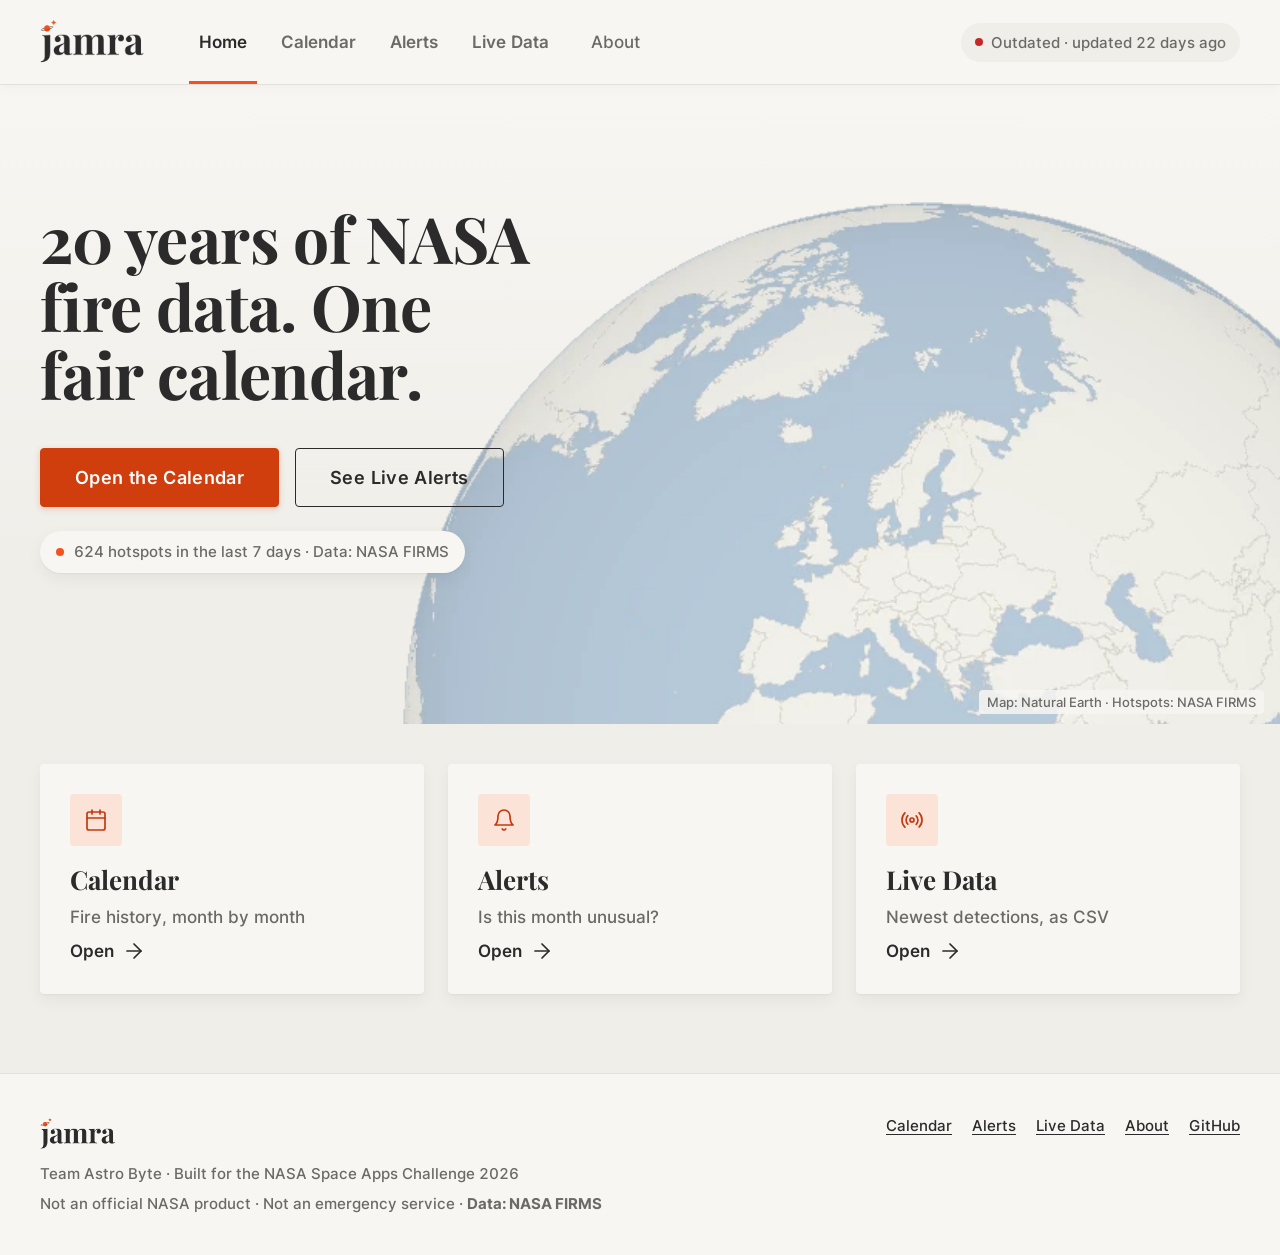
==== web/public/index.html @ f1081fa2 "Design v4 + v4.2 (website): warm unified palette, Playfair Display 700 headings and the new jamra wo" ====
<!doctype html>
<html lang="en">
<head>
<meta charset="utf-8">
<meta name="viewport" content="width=device-width, initial-scale=1">
<title>jamra · 20 years of NASA fire data, one fair calendar</title>
<meta name="description" content="jamra harmonizes 20+ years of NASA MODIS and VIIRS active-fire hotspots into one fair burning activity calendar, with live early warning from NASA FIRMS.">
<meta name="theme-color" content="#F7F6F2">
<meta property="og:title" content="jamra · 20 years of NASA fire data, one fair calendar">
<meta property="og:description" content="NASA MODIS and VIIRS fire data in one fair calendar, with live early warning. Data: NASA FIRMS.">
<meta property="og:image" content="https://ahmedetk.github.io/jamra/icons/og-image.png">
<meta name="twitter:card" content="summary_large_image">
<link rel="preload" href="fonts/playfair-display-latin-700-normal.woff2" as="font" type="font/woff2" crossorigin>
<link rel="preload" href="fonts/inter-latin-600-normal.woff2" as="font" type="font/woff2" crossorigin>
<link rel="preload" as="image" href="img/earth-light.webp">
<script>
// Old links (one-page #hashes, removed pages) open the right page and keep their parameters.
(function () {
  var map = { calendar: 'calendar/', kpis: 'calendar/', area: 'calendar/', problem: 'calendar/', alerts: 'alerts/', live: 'live/',
    how: 'about/', validation: 'about/', limits: 'about/', credits: 'about/', team: 'about/', works: 'about/' };
  var h = (location.hash || '').slice(1), q = location.search;
  if (map[h]) { location.replace(map[h] + q); return; }
  if (/[?&](month|mode|res|poly|pal|hero)=/.test(q)) location.replace('calendar/' + q);
})();
</script>
<link rel="manifest" href="manifest.webmanifest">
<link rel="icon" href="icons/favicon-32.png" sizes="32x32" type="image/png">
<link rel="icon" href="icons/favicon-16.png" sizes="16x16" type="image/png">
<link rel="apple-touch-icon" href="icons/apple-touch-icon.png">
<link rel="stylesheet" href="css/app.css">
<!-- Generated by scripts/build_pages.py. Code written with the help of an SI coding assistant (Claude Code by Anthropic). -->
</head>
<body data-page="home">
<a class="skip" href="#main">Skip to content</a>
<header class="top">
  <div class="wrap top-in">
    <a class="brand" href="" data-nav aria-label="jamra home"><img src="icons/wordmark-dark.png" width="108" height="44" alt="jamra"></a>
    <nav aria-label="Main" class="nav" id="site-nav">
      <a href="" data-nav aria-current="page">Home</a>
      <a href="calendar/" data-nav>Calendar</a>
      <a href="alerts/" data-nav>Alerts</a>
      <a href="live/" data-nav>Live Data</a>
      <a href="about/" data-nav class="about">About</a>
    </nav>
    <a id="status-badge" class="badge" href="alerts/" data-nav aria-live="polite" title="Live connection to NASA FIRMS">
      <span class="dot"></span><span class="txt">Checking live data…</span>
    </a>
    <button id="menu-btn" class="menu-btn" type="button" aria-expanded="false" aria-controls="site-nav" aria-label="Menu"><svg viewBox="0 0 24 24" aria-hidden="true" fill="none" stroke="currentColor" stroke-width="2" stroke-linecap="round"><path d="M4 7h16M4 12h16M4 17h16"/></svg></button>
  </div>
</header>
<main id="main">

  <section class="hero" id="hero">
    <div class="globe-wrap" id="globe-wrap">
      <img class="globe-still" id="globe-still" src="img/earth-light.webp" width="720" height="720" alt="Globe in the colours of our map, centred on the Mediterranean" fetchpriority="low">
      <canvas id="globe" role="img" aria-label="Globe with recent fire hotspots from NASA FIRMS. Drag to turn it."></canvas>
    </div>
    <div class="wrap hero-in">
      <h1>20 years of NASA fire data. One fair calendar.</h1>
      <div class="cta-row">
        <a class="btn primary big" data-nav href="calendar/">Open the Calendar</a>
        <a class="btn big" data-nav href="alerts/">See Live Alerts</a>
      </div>
      <p class="live-chip" id="live-chip"><span class="dot" aria-hidden="true"></span><span class="txt">Loading live data · Data: NASA FIRMS</span></p>
    </div>
    <p class="img-credit">Map: Natural Earth · Hotspots: NASA FIRMS</p>
  </section>

  <section id="tools">
    <div class="wrap tools">
      <a class="tool" data-nav href="calendar/"><span class="ic"><svg class="icon" viewBox="0 0 24 24" aria-hidden="true"><rect width="18" height="18" x="3" y="4" rx="2"/><path d="M16 2v4M8 2v4M3 10h18"/></svg></span><b>Calendar</b><span>Fire history, month by month</span><span class="go">Open <svg class="icon" viewBox="0 0 24 24" aria-hidden="true"><path d="M5 12h14"/><path d="m12 5 7 7-7 7"/></svg></span></a>
      <a class="tool" data-nav href="alerts/"><span class="ic"><svg class="icon" viewBox="0 0 24 24" aria-hidden="true"><path d="M6 8a6 6 0 0 1 12 0c0 7 3 9 3 9H3s3-2 3-9"/><path d="M10.3 21a1.94 1.94 0 0 0 3.4 0"/></svg></span><b>Alerts</b><span>Is this month unusual?</span><span class="go">Open <svg class="icon" viewBox="0 0 24 24" aria-hidden="true"><path d="M5 12h14"/><path d="m12 5 7 7-7 7"/></svg></span></a>
      <a class="tool" data-nav href="live/"><span class="ic"><svg class="icon" viewBox="0 0 24 24" aria-hidden="true"><path d="M4.9 19.1C1 15.2 1 8.8 4.9 4.9"/><path d="M7.8 16.2c-2.3-2.3-2.3-6.1 0-8.5"/><circle cx="12" cy="12" r="2"/><path d="M16.2 7.8c2.3 2.3 2.3 6.1 0 8.5"/><path d="M19.1 4.9C23 8.8 23 15.1 19.1 19"/></svg></span><b>Live Data</b><span>Newest detections, as CSV</span><span class="go">Open <svg class="icon" viewBox="0 0 24 24" aria-hidden="true"><path d="M5 12h14"/><path d="m12 5 7 7-7 7"/></svg></span></a>
    </div>
  </section>
</main>
<div id="tooltip" class="tooltip" role="tooltip" hidden></div>
<div id="term-pop" class="term-pop" role="dialog" aria-modal="false" hidden></div>
<footer class="foot">
  <div class="wrap foot-in">
    <div>
      <a class="brand" href="" data-nav aria-label="jamra home"><img src="icons/wordmark-dark.png" width="78" height="32" alt="jamra" loading="lazy"></a>
      <p>Team Astro Byte · Built for the NASA Space Apps Challenge 2026</p>
      <p>Not an official NASA product · Not an emergency service · <b>Data: NASA FIRMS</b></p>
    </div>
    <ul>
      <li><a href="calendar/" data-nav>Calendar</a></li><li><a href="alerts/" data-nav>Alerts</a></li><li><a href="live/" data-nav>Live Data</a></li>
      <li><a href="about/" data-nav>About</a></li><li><a href="https://github.com/ahmedetk/jamra">GitHub</a></li>
    </ul>
  </div>
</footer>
<script type="module" src="js/app.js"></script>
</body>
</html>
---- web/public/css/app.css ----
/* jamra styles · Design v4.2 (warm palette, soft surfaces, crisp 4 px corners). Playfair Display for headings, Inter for text and data.
   Contrast checked with scripts/check_contrast.py (WCAG AA). Written with the help of an SI coding assistant (Claude Code). */
@font-face { font-family: "Inter"; src: url("../fonts/inter-latin-400-normal.woff2") format("woff2"); font-weight: 400; font-display: swap; }
@font-face { font-family: "Inter"; src: url("../fonts/inter-latin-500-normal.woff2") format("woff2"); font-weight: 500; font-display: swap; }
@font-face { font-family: "Inter"; src: url("../fonts/inter-latin-600-normal.woff2") format("woff2"); font-weight: 600; font-display: swap; }
@font-face { font-family: "Inter"; src: url("../fonts/inter-latin-700-normal.woff2") format("woff2"); font-weight: 700; font-display: swap; }
@font-face { font-family: "Inter Fallback"; src: local("Arial"); size-adjust: 107.1%; ascent-override: 90.4%; descent-override: 22.5%; line-gap-override: 0%; }
@font-face { font-family: "Playfair Display"; src: url("../fonts/playfair-display-latin-700-normal.woff2") format("woff2"); font-weight: 700; font-display: optional; }

:root {
  --bg: #EFEEE9;        /* page: warm light grey, like the map land */
  --surface: #F7F6F2;   /* cards, nav: a slightly lighter surface */
  --line: #E4E1DA;      /* very light lines, only where needed */
  --ctrl: #8E8B84;      /* borders of form fields (3:1) */
  --ink: #2B2B2B;       /* main text: charcoal */
  --ink2: #6B6A66;      /* secondary text (4.7:1 on the page) */
  --blue: #B7CADB;      /* soft blue (map water) */
  --blue-d: #4E77A6;    /* lower than usual */
  --ember: #F4511E;     /* vivid ember orange: primary buttons, hotspots, selected area, higher */
  --ember-h: #D9430F;   /* hover, focus ring */
  --ember-t: #FCE3D8;   /* light orange tint */
  --serif: "Playfair Display", "Bodoni MT", Georgia, "Times New Roman", serif;
  --font: "Inter", "Inter Fallback", "Segoe UI", system-ui, -apple-system, Roboto, Arial, sans-serif;
  --r: 4px;             /* crisp: buttons, area tiles, cards, inputs, tabs */
  --r-sm: 4px;
  --r-lg: 4px;
  --btn: #D03E0D;       /* primary button: deep ember, white 18 px text passes AA (4.8:1) */
  --btn-h: #B5360B;
  --shadow: 0 1px 2px rgba(0,0,0,.04), 0 6px 16px rgba(0,0,0,.05);
  --shadow-up: 0 2px 4px rgba(0,0,0,.05), 0 10px 22px rgba(0,0,0,.07);
  --s2: 16px; --s3: 24px; --s4: 40px; --s5: 64px;
  --nav: 84px;
}
* { box-sizing: border-box; }
html { scroll-behavior: smooth; scroll-padding-top: calc(var(--nav) + 16px); }
body { margin: 0; background: var(--bg); color: var(--ink); font: 500 18px/1.55 var(--font); -webkit-text-size-adjust: 100%; text-rendering: optimizeLegibility; font-variant-numeric: tabular-nums; }
a { color: var(--ink); text-underline-offset: 3px; text-decoration-thickness: 1px; }
h1, h2 { font-family: var(--serif); font-weight: 700; line-height: 1.1; margin: 0 0 .5em; color: var(--ink); letter-spacing: -.01em; }
h1 { font-size: clamp(2.3rem, 4.8vw, 3.5rem); }
h2, .h2 { font-size: clamp(1.6rem, 2.6vw, 2.1rem); }
h3, .h3, h4, .h4 { font-family: var(--font); font-weight: 600; line-height: 1.25; margin: 0 0 .5em; }
h3, .h3 { font-size: 1.25rem; }
h4, .h4 { font-size: 1.08rem; }
p { margin: 0 0 1em; max-width: 65ch; }
.wrap { width: min(1200px, 100% - 32px); margin-inline: auto; }
section { padding: var(--s4) 0; scroll-margin-top: calc(var(--nav) + 16px); }
.band { background: transparent; }
.fine, .note, .caption, .msg { color: var(--ink2); font-size: 15px; }
.skip { position: absolute; left: -999px; top: 8px; background: var(--ink); color: var(--surface); padding: 10px 14px; z-index: 50; border-radius: var(--r); }
.skip:focus { left: 8px; }
.sr { position: absolute; width: 1px; height: 1px; overflow: hidden; clip: rect(0 0 0 0); }
:focus-visible { outline: 2px solid var(--ember-h); outline-offset: 2px; border-radius: 4px; }
.icon { width: 24px; height: 24px; stroke: currentColor; fill: none; stroke-width: 1.7; stroke-linecap: round; stroke-linejoin: round; flex: none; }

/* ---------- navigation: same warm surface, taller ---------- */
.top { position: sticky; top: 0; z-index: 40; background: var(--surface); box-shadow: 0 1px 0 var(--line), 0 4px 14px rgba(0,0,0,.03); }
.top-in { display: flex; align-items: center; gap: var(--s4); min-height: var(--nav); position: relative; }
.brand { display: inline-flex; align-items: center; text-decoration: none; padding: 4px 0; }
.brand img { display: block; height: 44px; width: auto; }
.nav { display: flex; align-items: center; gap: 14px; }
.nav a { color: var(--ink2); text-decoration: none; padding: 29px 10px 26px; font-weight: 600; font-size: 17px; white-space: nowrap; border-bottom: 3px solid transparent; }
.nav a:hover { color: var(--ink); }
.nav a[aria-current="page"] { color: var(--ink); border-bottom-color: var(--ember); }
.nav a.about { margin-left: 8px; font-weight: 500; }
.badge { display: inline-flex; align-items: center; gap: 8px; margin-left: auto; color: var(--ink2); border-radius: 999px; padding: 8px 14px; font-size: 15px; white-space: nowrap; text-decoration: none; background: var(--bg); }
.badge .dot { width: 8px; height: 8px; border-radius: 50%; background: #9C9890; }
.badge.live .dot { background: #2E7D32; }
.badge.delayed .dot { background: #B26A00; }
.badge.down .dot { background: #C62828; }
.menu-btn { display: none; width: 48px; height: 48px; border: 0; border-radius: var(--r); background: var(--bg); color: var(--ink); cursor: pointer; padding: 0; place-items: center; }
.menu-btn svg { width: 22px; height: 22px; }
@media (max-width: 980px) {
  :root { --nav: 72px; }
  .top-in { gap: var(--s2); }
  .brand img { height: 38px; }
  .menu-btn { display: grid; }
  .nav { display: none; position: absolute; top: var(--nav); left: -16px; right: -16px; flex-direction: column; align-items: stretch; gap: 0; background: var(--surface); padding: 6px 16px 14px; box-shadow: 0 12px 24px rgba(0,0,0,.08); margin: 0; border-radius: 0 0 var(--r-lg) var(--r-lg); }
  .nav.open { display: flex; }
  .nav a { padding: 14px 12px; border-bottom: 0; border-left: 3px solid transparent; font-size: 18px; border-radius: var(--r-sm); }
  .nav a[aria-current="page"] { border-left-color: var(--ember); background: var(--bg); }
  .nav a.about { margin-left: 0; }
}
@media (max-width: 480px) {
  .badge { padding: 10px; }
  .badge .txt { position: absolute; width: 1px; height: 1px; overflow: hidden; clip: rect(0 0 0 0); }
  .brand img { height: 34px; }
}

/* ---------- page head (inner pages) ---------- */
.page-head { padding: 56px 0 4px; }
.page-head h1 { font-size: clamp(2.2rem, 3.6vw, 2.9rem); margin: 0; }

/* ---------- Home hero: warm palette, half globe rising from the bottom right ---------- */
.hero { position: relative; overflow: hidden; padding: 0; background: linear-gradient(180deg, var(--surface) 0%, var(--bg) 75%); }
.hero-in { position: relative; z-index: 2; min-height: 640px; display: flex; flex-direction: column; justify-content: center; padding: var(--s5) 0 96px; pointer-events: none; }
.hero-in > * { pointer-events: auto; }
.hero h1 { font-size: clamp(2.6rem, 5vw, 4rem); max-width: 12ch; margin-bottom: var(--s4); line-height: 1.06; }
.cta-row { display: flex; flex-wrap: wrap; gap: var(--s2); }
.live-chip { display: inline-flex; align-items: center; gap: 10px; margin: var(--s3) 0 0; padding: 9px 16px; border-radius: 999px; background: var(--surface); color: var(--ink2); font-size: 15px; box-shadow: var(--shadow); max-width: max-content; }
.live-chip .dot { width: 8px; height: 8px; border-radius: 50%; background: var(--ember); flex: none; }
.globe-wrap { --g: min(1180px, 96vw); position: absolute; z-index: 1; width: var(--g); aspect-ratio: 1; right: calc(var(--g) * -0.2); bottom: calc(var(--g) * -0.5); }
.globe-wrap canvas { position: absolute; inset: 0; width: 100%; height: 100%; opacity: 0; transition: opacity 1s ease; touch-action: pan-y; cursor: grab; }
.globe-wrap canvas.ready { opacity: 1; }
.globe-wrap canvas:active { cursor: grabbing; }
.globe-still { position: absolute; inset: 3%; width: 94%; height: 94%; object-fit: contain; transition: opacity 1s ease; }
.globe-still.hide { opacity: 0; }
.img-credit { position: absolute; right: 16px; bottom: 10px; margin: 0; font-size: 13px; color: var(--ink2); z-index: 3; max-width: none; background: rgba(247,246,242,.85); padding: 2px 8px; border-radius: var(--r-sm); }
@media (max-width: 900px) {
  .hero { display: flex; flex-direction: column; }
  .hero-in { order: 1; min-height: 0; padding: var(--s4) 0 var(--s3); }
  .hero h1 { margin-bottom: var(--s3); }
  .globe-wrap { --g: 128vw; order: 2; position: relative; right: auto; bottom: auto; margin: 0 0 calc(var(--g) * -0.48) -14vw; }
  .img-credit { order: 3; position: relative; right: auto; bottom: auto; align-self: flex-end; margin: 0 8px 8px; }
}

/* ---------- buttons & controls: soft ---------- */
.btn { font: 600 18px/1.2 var(--font); letter-spacing: .02em; border: 1px solid var(--ink); background: transparent; color: var(--ink); border-radius: var(--r); padding: 18px 34px; cursor: pointer; min-height: 58px; display: inline-flex; align-items: center; justify-content: center; gap: 10px; text-decoration: none; transition: background .2s, color .2s, border-color .2s, box-shadow .2s, transform .2s; }
.btn:hover { background: var(--ink); color: var(--surface); }
.btn.primary { background: var(--btn); border-color: var(--btn); color: #FFFFFF; box-shadow: 0 2px 6px rgba(208,62,13,.22); }
.btn.primary:hover { background: var(--btn-h); border-color: var(--btn-h); color: #FFFFFF; box-shadow: 0 4px 12px rgba(181,54,11,.25); transform: translateY(-1px); }
.btn.ghost { border-color: transparent; background: var(--surface); box-shadow: var(--shadow); }
.btn.ghost:hover { background: var(--ink); color: var(--surface); }
.btn.small { padding: 11px 18px; min-height: 46px; font-size: 16px; }
.btn.big { padding: 18px 34px; }
.btn:disabled { opacity: .5; cursor: not-allowed; box-shadow: none; }
.btn:disabled:hover { background: var(--surface); color: var(--ink); transform: none; }
.seg { display: inline-flex; gap: 2px; padding: 3px; border-radius: var(--r); background: #E6E3DC; }
.seg-btn { font: 600 16px var(--font); border: 0; background: transparent; padding: 9px 16px; cursor: pointer; color: #55544F; min-height: 42px; border-radius: var(--r-sm); }
.seg-btn[aria-pressed="true"] { background: var(--surface); color: var(--ink); box-shadow: 0 1px 3px rgba(0,0,0,.1); }
.seg.small .seg-btn { padding: 7px 13px; min-height: 40px; font-size: 15px; }
.row { display: flex; gap: 12px; flex-wrap: wrap; align-items: center; }
select, input { font: 500 17px var(--font); padding: 10px 12px; border: 1px solid var(--ctrl); border-radius: var(--r); background: var(--surface); color: var(--ink); min-height: 48px; }
label { color: var(--ink2); font-size: 16px; }
.check { display: inline-flex; gap: 10px; align-items: center; min-height: 44px; }
.check input { min-height: auto; width: 20px; height: 20px; accent-color: var(--ember-h); }

/* ---------- cards & layout ---------- */
.card { background: var(--surface); border-radius: var(--r-lg); padding: var(--s3); box-shadow: var(--shadow); }
.grid-2 { display: grid; grid-template-columns: 1fr 1fr; gap: var(--s4); align-items: start; }
.grid-2 > * { min-width: 0; }
@media (max-width: 900px) { .grid-2 { grid-template-columns: 1fr; gap: var(--s3); } }
.chart { width: 100%; min-height: 260px; position: relative; }
.chart svg { display: block; width: 100%; height: auto; overflow: visible; }
.chart svg text { font-family: var(--font); }

/* Home: three cards */
.tools { display: grid; grid-template-columns: repeat(3, 1fr); gap: var(--s3); }
@media (max-width: 800px) { .tools { grid-template-columns: 1fr; } }
.tool { display: flex; flex-direction: column; gap: 8px; padding: 30px; text-decoration: none; color: var(--ink); border-radius: var(--r-lg); background: var(--surface); box-shadow: var(--shadow); transition: box-shadow .2s, transform .2s; min-height: 200px; }
.tool:hover { box-shadow: var(--shadow-up); transform: translateY(-2px); }
.tool .ic { width: 52px; height: 52px; display: grid; place-items: center; border-radius: var(--r); background: var(--ember-t); color: #C23A10; }
.tool b { font: 700 26px/1.2 var(--serif); margin-top: 10px; }
.tool span { color: var(--ink2); font-size: 17px; }
.tool .go { margin-top: auto; font-weight: 600; display: inline-flex; gap: 8px; align-items: center; color: var(--ink); }

/* ---------- area picker ---------- */
.area-head { display: flex; align-items: baseline; justify-content: space-between; gap: 12px; flex-wrap: wrap; margin-bottom: 8px; }
.area-head h2 { margin: 0; }
.example-link { font-size: 16px; font-weight: 600; color: var(--ink); text-decoration: underline; text-decoration-color: var(--ember); text-decoration-thickness: 2px; text-underline-offset: 5px; }
.example-link:hover { color: var(--ember-h); }
.tabs { display: flex; gap: 4px; border-bottom: 1px solid var(--line); margin-bottom: var(--s2); overflow-x: auto; scrollbar-width: none; }
.tabs::-webkit-scrollbar { display: none; }
.tab { font: 600 16.5px var(--font); border: 0; background: transparent; padding: 14px 16px; cursor: pointer; color: var(--ink2); border-bottom: 3px solid transparent; white-space: nowrap; min-height: 50px; border-radius: var(--r-sm) var(--r-sm) 0 0; }
.tab:hover { background: rgba(255,255,255,.4); color: var(--ink); }
.tab[aria-selected="true"] { color: var(--ink); border-bottom-color: var(--ember); }
.chips { display: grid; grid-template-columns: 1fr 1fr; gap: 10px; }
@media (max-width: 600px) { .chips { grid-template-columns: 1fr; } }
.chip { position: relative; display: flex; flex-direction: column; align-items: flex-start; gap: 2px; text-align: left; font: 600 17px var(--font); border: 0; background: var(--surface); border-radius: var(--r); padding: 14px 16px 14px 20px; cursor: pointer; color: var(--ink); min-height: 72px; box-shadow: var(--shadow); transition: box-shadow .2s, transform .2s, background .2s; }
.chip small { font-size: 14px; color: var(--ink2); font-weight: 500; }
.chip:hover { box-shadow: var(--shadow-up); transform: translateY(-2px); }
.chip[aria-pressed="true"] { background: var(--ember-t); }
.chip[aria-pressed="true"]::before { content: ""; position: absolute; left: 6px; top: 12px; bottom: 12px; width: 4px; border-radius: 2px; background: var(--ember); }
.chip[aria-pressed="true"] small { color: #5A5955; }
.form fieldset { border: 0; background: var(--surface); box-shadow: var(--shadow); border-radius: var(--r); display: flex; flex-wrap: wrap; gap: 10px 14px; padding: 14px 16px; margin: 0 0 12px; }
.form legend { font-size: 15px; color: var(--ink2); padding: 0 4px; float: left; width: 100%; margin-bottom: 4px; }
.form label { display: flex; flex-direction: column; gap: 4px; }
.form input { width: 130px; }
.or { margin: 6px 0; color: var(--ink2); font-size: 15px; }
.area-info { margin-top: var(--s3); background: var(--surface); border-radius: var(--r); box-shadow: var(--shadow); overflow: hidden; }
.info-table { width: 100%; border-collapse: collapse; font-size: 16.5px; }
.info-table th, .info-table td { text-align: left; padding: 11px 16px; border-bottom: 1px solid var(--line); vertical-align: top; }
.info-table tr:last-child th, .info-table tr:last-child td { border-bottom: 0; }
.info-table th { width: 36%; color: var(--ink2); font-weight: 500; font-size: 15px; }
.info-table td { font-weight: 600; }
.area-info .msg { margin: 0; padding: 10px 16px; border-top: 1px solid var(--line); }
.map-wrap { padding: 0; position: relative; background: transparent !important; box-shadow: none !important; border-radius: 0 !important; }
.map { position: relative; width: 100%; height: 520px; background: transparent; }
.map .maplibregl-canvas { -webkit-mask-image: radial-gradient(ellipse 72% 70% at 50% 50%, #000 62%, transparent 100%); mask-image: radial-gradient(ellipse 72% 70% at 50% 50%, #000 62%, transparent 100%); }
.map.globe-view .maplibregl-canvas { -webkit-mask-image: none; mask-image: none; }
@media (max-width: 600px) { .map { height: 380px; } }
.map-loader { position: absolute; inset: 0; display: grid; place-items: center; z-index: 2; pointer-events: none; transition: opacity .6s ease; }
.map-loader::after { content: ""; width: 26px; height: 26px; border-radius: 50%; border: 2px solid rgba(43,43,43,.15); border-top-color: var(--ember); animation: spin 1s linear infinite; }
.map-loader.done { opacity: 0; }
@keyframes spin { to { transform: rotate(360deg); } }
.globe-btn { position: absolute; left: 4px; top: 4px; z-index: 3; font: 600 14px var(--font); background: rgba(247,246,242,.92); color: var(--ink); border: 0; border-radius: 4px; padding: 8px 12px; min-height: 36px; cursor: pointer; box-shadow: 0 1px 2px rgba(0,0,0,.08); }
.globe-btn:hover { background: var(--ink); color: var(--surface); }
.map-tools { display: flex; gap: 12px; align-items: center; padding: 8px 0 4px; flex-wrap: wrap; font-size: 16px; color: var(--ink2); justify-content: center; }
.map-note { font-size: 13px; color: var(--ink2); padding: 4px 0 0; margin: 0; max-width: none; text-align: center; }
.map-fallback { display: grid; place-items: center; height: 100%; color: var(--ink2); padding: 20px; text-align: center; }
.maplibregl-ctrl-group { border-radius: 4px !important; box-shadow: 0 1px 2px rgba(0,0,0,.08) !important; overflow: hidden; background: rgba(247,246,242,.92) !important; }
.maplibregl-ctrl-attrib { border-radius: 4px !important; background: rgba(247,246,242,.8) !important; font-size: 11px; }
.maplibregl-ctrl-group button { width: 32px !important; height: 32px !important; }
.maplibregl-popup-content { border-radius: var(--r) !important; font: 500 15px var(--font); box-shadow: var(--shadow) !important; }

/* ---------- yearly chart ---------- */
.chart-head { display: flex; justify-content: space-between; align-items: center; gap: var(--s2); flex-wrap: wrap; margin-bottom: var(--s2); }
.chart-head h2 { margin: 0; }

/* ---------- KPIs ---------- */
.range-row { display: flex; justify-content: space-between; align-items: center; gap: var(--s2); flex-wrap: wrap; margin-bottom: var(--s2); }
.range-row h2 { margin: 0; }
.range { display: flex; gap: var(--s2); flex-wrap: wrap; align-items: center; }
.range label { display: inline-flex; align-items: center; gap: 8px; }
.kpi-grid { display: grid; grid-template-columns: repeat(auto-fit, minmax(210px, 1fr)); gap: var(--s2); margin: var(--s2) 0; min-height: 150px; }
.kpi { background: var(--surface); border-radius: var(--r-lg); box-shadow: var(--shadow); padding: 20px; min-height: 140px; }
.kpi .k { color: var(--ink2); font-size: 15px; font-weight: 600; }
.kpi .v { font: 600 30px/1.2 var(--font); margin: 8px 0 6px; color: var(--ink); letter-spacing: -.01em; }
.kpi .d { color: var(--ink2); font-size: 15px; }
.lvl { display: inline-block; padding: 3px 10px; border-radius: var(--r-sm); font-weight: 600; font-size: 15px; font-family: var(--font); vertical-align: middle; }
.kpi .v .lvl { font-size: 18px; padding: 4px 12px; }
.lvl-normal { background: #E6E3DC; color: var(--ink); }
.lvl-elevated { background: var(--ember-t); color: #8A2A0B; }
.lvl-high { background: #F9A98A; color: var(--ink); }
.lvl-extreme { background: #C23A10; color: #FFFFFF; }
.lvl-unknown { background: transparent; color: var(--ink2); border: 1px dashed var(--ctrl); }

/* ---------- calendar ---------- */
.cal-head { display: flex; justify-content: space-between; gap: var(--s2); flex-wrap: wrap; align-items: center; margin-bottom: var(--s2); }
.cal-head h2 { margin: 0; }
.cal-controls { display: flex; gap: 12px; flex-wrap: wrap; align-items: center; }
.pal { display: inline-flex; gap: 8px; align-items: center; }
.cal-card { padding: 22px; }
.cal { width: 100%; overflow-x: auto; }
.cal svg { display: block; }
.cal .cell { cursor: pointer; }
.cal .cell:focus { outline: none; }
.cal .cell.focus rect.bg { stroke: var(--ink); stroke-width: 2.5; }
.cal .cell.sel rect.bg { stroke: var(--ink); stroke-width: 3; }
.cal svg > text { font: 500 15px var(--font); fill: var(--ink2); }
.cal .cell text { font-family: var(--font); font-weight: 600; }
.legend { display: flex; flex-wrap: wrap; align-items: center; gap: 10px 18px; margin-bottom: 14px; font-size: 16px; color: var(--ink); }
.legend .ramp { height: 12px; width: 240px; border-radius: 6px; }
.legend .sw { display: inline-flex; align-items: center; gap: 8px; }
.legend .sw i { width: 18px; height: 18px; display: inline-block; border-radius: 4px; }
.legend .base { color: var(--ink2); font-size: 15px; }
.cal-foot { display: flex; flex-wrap: wrap; gap: 10px 20px; align-items: center; margin-top: 14px; font-size: 16px; color: var(--ink); }
.cal-foot .dl { margin-left: auto; display: flex; gap: 8px; flex-wrap: wrap; }
.key { display: inline-block; width: 16px; height: 16px; vertical-align: -3px; border-radius: 4px; margin-right: 4px; }
.hatch-key { background: repeating-linear-gradient(45deg, var(--surface) 0 3px, #8E8B84 3px 4.5px); box-shadow: inset 0 0 0 1px #C9C5BC; }
.gap-key { background: repeating-linear-gradient(-45deg, #E9E7E1 0 4px, #CFCBC2 4px 6px); }
.j-key { background: var(--surface); border: 2px dashed #6B6A66; }
.solid-key { background: #8E8B84; }
.src-tag { display: inline-flex; align-items: center; gap: 6px; padding: 4px 10px; border-radius: var(--r-sm); font-size: 15px; font-weight: 600; vertical-align: middle; font-family: var(--font); }
.src-tag.est { background: var(--bg); color: var(--ink); border: 1px dashed var(--ink2); }
.src-tag.obs { background: #E3EBF2; color: #23384F; }
.detail { margin-top: var(--s3); padding: 28px; }
.detail .close { float: right; }
.detail:focus { outline: none; }
.detail h3 { font: 700 28px/1.2 var(--serif); display: flex; flex-wrap: wrap; align-items: center; gap: 12px; }
.sentence { font-size: 20px; line-height: 1.5; max-width: 70ch; }
.facts { display: grid; grid-template-columns: repeat(auto-fit, minmax(190px, 1fr)); gap: 10px; margin: var(--s3) 0; }
.facts div { background: var(--bg); border-radius: var(--r); padding: 14px 16px; font-size: 15px; color: var(--ink2); }
.facts b { display: block; font: 600 24px/1.25 var(--font); color: var(--ink); margin-bottom: 2px; }
.season { margin-top: var(--s3); }
.season p { font-size: 17px; }
@media (max-width: 600px) { .detail { padding: 18px; } .detail h3 { font-size: 23px; } .sentence { font-size: 18px; } .facts { grid-template-columns: 1fr 1fr; } .facts div { padding: 12px; } .facts b { font-size: 20px; } .card { padding: 18px; } }

/* ---------- alerts ---------- */
.status-panel { display: grid; gap: 10px; margin: 0 0 var(--s2); }
.st { position: relative; background: var(--surface); border-radius: var(--r); box-shadow: var(--shadow); padding: 14px 18px 14px 24px; font-size: 17px; }
.st::before { content: ""; position: absolute; left: 8px; top: 10px; bottom: 10px; width: 4px; border-radius: 4px; background: #9C9890; }
.st-ok::before { background: #2E7D32; } .st-warn::before { background: #B26A00; } .st-down::before { background: #C62828; }
.alert-list { display: grid; grid-template-columns: repeat(auto-fill, minmax(330px, 1fr)); gap: var(--s3); margin: var(--s2) 0; }
@media (max-width: 400px) { .alert-list { grid-template-columns: 1fr; } }
.alert { position: relative; background: var(--surface); border: 0; border-radius: var(--r-lg); padding: 26px 24px 24px; text-align: left; cursor: pointer; font: inherit; color: inherit; display: flex; flex-direction: column; gap: 6px; box-shadow: var(--shadow); overflow: hidden; transition: box-shadow .2s, transform .2s; }
.alert::before { content: ""; position: absolute; left: 0; right: 0; top: 0; height: 4px; background: #D6D3CB; }
.alert:hover { box-shadow: var(--shadow-up); transform: translateY(-2px); }
.alert.elevated::before { background: #F9C2AA; }
.alert.high::before { background: var(--ember); }
.alert.extreme::before { background: #C23A10; }
.alert.stale::before { background: repeating-linear-gradient(90deg, var(--ctrl) 0 8px, transparent 8px 14px); }
.alert h2 { font: 700 24px/1.2 var(--serif); margin: 0; display: flex; flex-wrap: wrap; align-items: center; gap: 10px; }
.alert .value { font-size: 20px; font-weight: 600; margin: 4px 0 0; color: var(--ink); }
.alert p { margin: 0; font-size: 16px; color: var(--ink2); }
.alert .period { font-weight: 600; color: var(--ink); font-size: 16.5px; }
.alert .tag { font-size: 14px; }
.feeds { font-size: 16px; color: var(--ink2); }

/* ---------- tables ---------- */
.live-row { gap: var(--s2); margin: 0 0 var(--s2); }
.live-row label { display: inline-flex; gap: 10px; align-items: center; }
.table-wrap { padding: 0; overflow: auto; max-height: 560px; }
.table { width: 100%; border-collapse: collapse; font-size: 17px; }
.table th, .table td { padding: 12px 16px; border-bottom: 1px solid var(--line); text-align: left; white-space: nowrap; }
.table th { position: sticky; top: 0; background: var(--surface); cursor: pointer; user-select: none; color: var(--ink); font-weight: 600; font-size: 15px; }
.table tbody tr:hover { background: #F1EFEA; }
.table th[aria-sort="ascending"]::after { content: " ▲"; }
.table th[aria-sort="descending"]::after { content: " ▼"; }
.table td.empty { color: var(--ink2); text-align: center; padding: 32px; white-space: normal; }

/* ---------- About ---------- */
.about h2 { margin-top: var(--s4); }
.about h2:first-child { margin-top: 0; }
.team { display: grid; grid-template-columns: repeat(auto-fill, minmax(220px, 1fr)); gap: var(--s2); margin: var(--s2) 0; }
.member { background: var(--surface); border-radius: var(--r-lg); box-shadow: var(--shadow); padding: 20px; }
.member b { display: block; font: 700 21px/1.25 var(--serif); }
.member span { color: var(--ink2); font-size: 16px; }
.ack { background: var(--surface); box-shadow: var(--shadow); padding: 18px 20px; border-radius: var(--r-lg); }
.refs li { margin-bottom: 8px; }
.notice-list { padding-left: 1.2em; }
.notice-list li { margin-bottom: 6px; }

/* ---------- footer ---------- */
.foot { background: var(--surface); color: var(--ink2); padding: var(--s4) 0; font-size: 15px; margin-top: var(--s4); box-shadow: 0 -1px 0 var(--line); }
.foot-in { display: flex; flex-wrap: wrap; gap: var(--s2) var(--s4); align-items: flex-start; justify-content: space-between; }
.foot .brand img { height: 32px; }
.foot p { margin: 6px 0 0; }
.foot ul { list-style: none; padding: 0; margin: 0; display: flex; flex-wrap: wrap; gap: 8px 20px; }
.foot a { color: var(--ink); }

/* ---------- tooltips, popups, guide ---------- */
.tooltip { position: fixed; z-index: 60; pointer-events: none; background: var(--surface); color: var(--ink); padding: 10px 12px; border-radius: var(--r); font-size: 15px; max-width: 300px; box-shadow: 0 2px 6px rgba(0,0,0,.08), 0 10px 24px rgba(0,0,0,.10); }
.term { border-bottom: 1px dotted currentColor; cursor: help; }
.term-pop { position: absolute; z-index: 61; background: var(--surface); color: var(--ink); border-radius: var(--r); padding: 14px 16px; max-width: 340px; font-size: 16px; box-shadow: 0 2px 6px rgba(0,0,0,.08), 0 10px 24px rgba(0,0,0,.10); }
.guide-badge { position: absolute; z-index: 90; width: 30px; height: 30px; border-radius: 50%; background: var(--ember); color: #FFFFFF; font: 700 16px/30px var(--font); text-align: center; box-shadow: 0 0 0 3px var(--surface); pointer-events: none; }
.fade-in { animation: fade .4s ease both; }
@keyframes fade { from { opacity: 0; transform: translateY(6px); } to { opacity: 1; transform: none; } }
@media (prefers-reduced-motion: reduce) { html { scroll-behavior: auto; } .fade-in, .map-loader::after { animation: none; } .globe-wrap canvas, .globe-still, .chip, .tool, .alert, .btn { transition: none; } .chip:hover, .tool:hover, .alert:hover, .btn.primary:hover { transform: none; } }
@media print { .top, .map-wrap, .tabs { display: none; } }

/* reserved space while data load (no layout shift) */
#cal { min-height: 720px; }
#alert-list { min-height: 1400px; }
#data-status { min-height: 56px; }
#hero-chart { min-height: 300px; }
@media (max-width: 600px) { #cal { min-height: 600px; } #hero-chart { min-height: 220px; } }
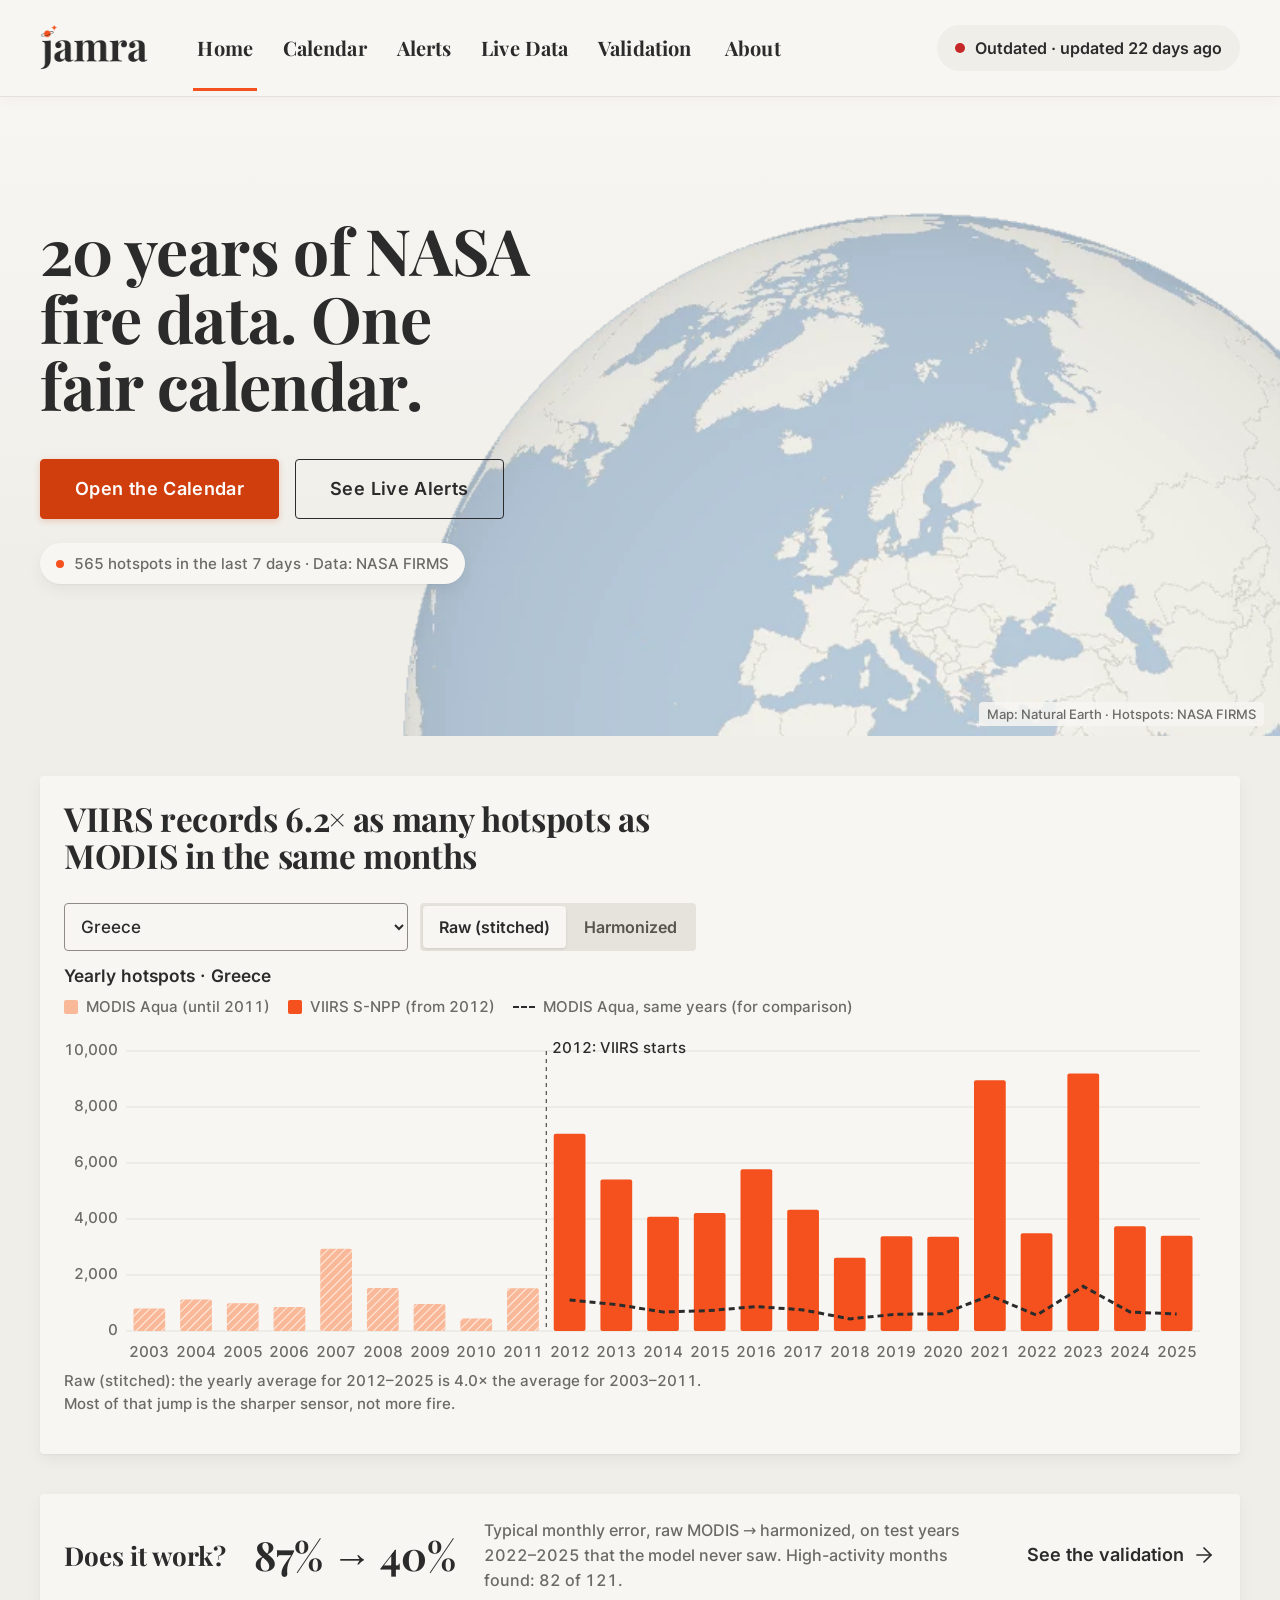
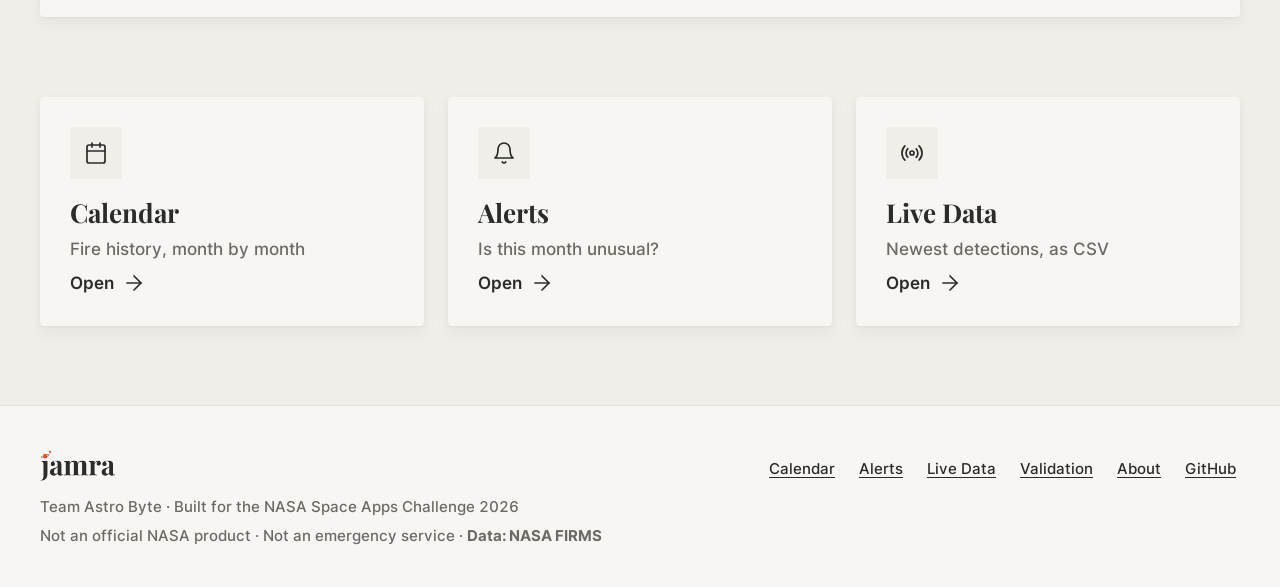
==== commit b8ff09f4: "Judging round: Summary PNG/PDF fixed (future months excluded, safe colour ramp) with an automated si" ====
--- a/web/public/index.html
+++ b/web/public/index.html
@@ -12,14 +12,14 @@
 <meta name="twitter:card" content="summary_large_image">
 <link rel="preload" href="fonts/playfair-display-latin-700-normal.woff2" as="font" type="font/woff2" crossorigin>
 <link rel="preload" href="fonts/inter-latin-600-normal.woff2" as="font" type="font/woff2" crossorigin>
-<link rel="preload" as="image" href="img/earth-light.webp">
+<link rel="preload" as="image" href="img/earth-light.webp" fetchpriority="high">
 <script>
 // Old links (one-page #hashes, removed pages) open the right page and keep their parameters.
 (function () {
   var map = { calendar: 'calendar/', kpis: 'calendar/', area: 'calendar/', problem: 'calendar/', alerts: 'alerts/', live: 'live/',
-    how: 'about/', validation: 'about/', limits: 'about/', credits: 'about/', team: 'about/', works: 'about/' };
+    how: 'validation/#how', validation: 'validation/', limits: 'validation/#limits', works: 'validation/', credits: 'about/', team: 'about/' };
   var h = (location.hash || '').slice(1), q = location.search;
-  if (map[h]) { location.replace(map[h] + q); return; }
+  if (map[h]) { var t = map[h].split('#'); location.replace(t[0] + q + (t[1] ? '#' + t[1] : '')); return; }
   if (/[?&](month|mode|res|poly|pal|hero)=/.test(q)) location.replace('calendar/' + q);
 })();
 </script>
@@ -28,7 +28,7 @@
 <link rel="icon" href="icons/favicon-16.png" sizes="16x16" type="image/png">
 <link rel="apple-touch-icon" href="icons/apple-touch-icon.png">
 <link rel="stylesheet" href="css/app.css">
-<!-- Generated by scripts/build_pages.py. Code written with the help of an SI coding assistant (Claude Code by Anthropic). -->
+<!-- Generated by scripts/build_pages.py. Code written with the help of an AI coding assistant (Claude Code by Anthropic). -->
 </head>
 <body data-page="home">
 <a class="skip" href="#main">Skip to content</a>
@@ -40,6 +40,7 @@
       <a href="calendar/" data-nav>Calendar</a>
       <a href="alerts/" data-nav>Alerts</a>
       <a href="live/" data-nav>Live Data</a>
+      <a href="validation/" data-nav>Validation</a>
       <a href="about/" data-nav class="about">About</a>
     </nav>
     <a id="status-badge" class="badge" href="alerts/" data-nav aria-live="polite" title="Live connection to NASA FIRMS">
@@ -52,7 +53,7 @@
 
   <section class="hero" id="hero">
     <div class="globe-wrap" id="globe-wrap">
-      <img class="globe-still" id="globe-still" src="img/earth-light.webp" width="720" height="720" alt="Globe in the colours of our map, centred on the Mediterranean" fetchpriority="low">
+      <img class="globe-still" id="globe-still" src="img/earth-light.webp" width="720" height="720" alt="Globe in the colours of our map, centred on the Mediterranean" fetchpriority="high" decoding="async">
       <canvas id="globe" role="img" aria-label="Globe with recent fire hotspots from NASA FIRMS. Drag to turn it."></canvas>
     </div>
     <div class="wrap hero-in">
@@ -64,6 +65,38 @@
       <p class="live-chip" id="live-chip"><span class="dot" aria-hidden="true"></span><span class="txt">Loading live data · Data: NASA FIRMS</span></p>
     </div>
     <p class="img-credit">Map: Natural Earth · Hotspots: NASA FIRMS</p>
+  </section>
+
+  <section id="problem">
+    <div class="wrap">
+      <div class="card">
+        <div class="chart-head">
+          <h2 id="problem-title">VIIRS records <span data-k-global>6.2×</span> as many hotspots as MODIS in the same months</h2>
+        </div>
+        <div class="chart-controls row">
+          <label class="sr" for="hero-area">Area</label>
+          <select id="hero-area" aria-label="Area for the chart"></select>
+          <div class="seg" role="group" aria-label="Record type">
+            <button type="button" class="seg-btn" data-hero="raw" aria-pressed="true">Raw (stitched)</button>
+            <button type="button" class="seg-btn" data-hero="harm" aria-pressed="false">Harmonized</button>
+          </div>
+        </div>
+        <h3 id="hero-title" class="h4">Yearly hotspots</h3>
+        <div id="hero-chart" class="chart" role="img" aria-label="Yearly hotspot chart"></div>
+        <p id="hero-caption" class="caption"></p>
+      </div>
+    </div>
+  </section>
+
+  <section id="works">
+    <div class="wrap">
+      <a class="works card" data-nav href="validation/">
+        <span class="works-k">Does it work?</span>
+        <span class="works-n" id="big-err">87% → 40%</span>
+        <span class="works-t" id="big-err-text">Typical monthly error, raw MODIS → harmonized, on test years the model never saw.</span>
+        <span class="go">See the validation <svg class="icon" viewBox="0 0 24 24" aria-hidden="true"><path d="M5 12h14"/><path d="m12 5 7 7-7 7"/></svg></span>
+      </a>
+    </div>
   </section>
 
   <section id="tools">
@@ -85,7 +118,7 @@
     </div>
     <ul>
       <li><a href="calendar/" data-nav>Calendar</a></li><li><a href="alerts/" data-nav>Alerts</a></li><li><a href="live/" data-nav>Live Data</a></li>
-      <li><a href="about/" data-nav>About</a></li><li><a href="https://github.com/ahmedetk/jamra">GitHub</a></li>
+      <li><a href="validation/" data-nav>Validation</a></li><li><a href="about/" data-nav>About</a></li><li><a href="https://github.com/ahmedetk/jamra">GitHub</a></li>
     </ul>
   </div>
 </footer>
--- a/web/public/css/app.css
+++ b/web/public/css/app.css
@@ -1,5 +1,5 @@
 /* jamra styles · Design v4.2 (warm palette, soft surfaces, crisp 4 px corners). Playfair Display for headings, Inter for text and data.
-   Contrast checked with scripts/check_contrast.py (WCAG AA). Written with the help of an SI coding assistant (Claude Code). */
+   Contrast checked with scripts/check_contrast.py (WCAG AA). Written with the help of an AI coding assistant (Claude Code by Anthropic). */
 @font-face { font-family: "Inter"; src: url("../fonts/inter-latin-400-normal.woff2") format("woff2"); font-weight: 400; font-display: swap; }
 @font-face { font-family: "Inter"; src: url("../fonts/inter-latin-500-normal.woff2") format("woff2"); font-weight: 500; font-display: swap; }
 @font-face { font-family: "Inter"; src: url("../fonts/inter-latin-600-normal.woff2") format("woff2"); font-weight: 600; font-display: swap; }
@@ -29,7 +29,7 @@
   --shadow: 0 1px 2px rgba(0,0,0,.04), 0 6px 16px rgba(0,0,0,.05);
   --shadow-up: 0 2px 4px rgba(0,0,0,.05), 0 10px 22px rgba(0,0,0,.07);
   --s2: 16px; --s3: 24px; --s4: 40px; --s5: 64px;
-  --nav: 84px;
+  --nav: 96px;
 }
 * { box-sizing: border-box; }
 html { scroll-behavior: smooth; scroll-padding-top: calc(var(--nav) + 16px); }
@@ -56,27 +56,27 @@
 .top { position: sticky; top: 0; z-index: 40; background: var(--surface); box-shadow: 0 1px 0 var(--line), 0 4px 14px rgba(0,0,0,.03); }
 .top-in { display: flex; align-items: center; gap: var(--s4); min-height: var(--nav); position: relative; }
 .brand { display: inline-flex; align-items: center; text-decoration: none; padding: 4px 0; }
-.brand img { display: block; height: 44px; width: auto; }
-.nav { display: flex; align-items: center; gap: 14px; }
-.nav a { color: var(--ink2); text-decoration: none; padding: 29px 10px 26px; font-weight: 600; font-size: 17px; white-space: nowrap; border-bottom: 3px solid transparent; }
-.nav a:hover { color: var(--ink); }
+.brand img { display: block; height: 46px; width: auto; }
+.nav { display: flex; align-items: center; gap: 22px; }
+.nav a { color: var(--ink); text-decoration: none; padding: 33px 4px 30px; font: 700 20px/1 var(--serif); letter-spacing: .005em; white-space: nowrap; border-bottom: 3px solid transparent; }
+.nav a:hover { border-bottom-color: var(--line); }
 .nav a[aria-current="page"] { color: var(--ink); border-bottom-color: var(--ember); }
-.nav a.about { margin-left: 8px; font-weight: 500; }
-.badge { display: inline-flex; align-items: center; gap: 8px; margin-left: auto; color: var(--ink2); border-radius: 999px; padding: 8px 14px; font-size: 15px; white-space: nowrap; text-decoration: none; background: var(--bg); }
-.badge .dot { width: 8px; height: 8px; border-radius: 50%; background: #9C9890; }
+.nav a.about { margin-left: 4px; }
+.badge { display: inline-flex; align-items: center; gap: 10px; margin-left: auto; color: var(--ink); border-radius: 999px; padding: 11px 18px; font-size: 16px; font-weight: 600; min-height: 44px; white-space: nowrap; text-decoration: none; background: var(--bg); }
+.badge .dot { width: 10px; height: 10px; border-radius: 50%; background: #9C9890; }
 .badge.live .dot { background: #2E7D32; }
 .badge.delayed .dot { background: #B26A00; }
 .badge.down .dot { background: #C62828; }
 .menu-btn { display: none; width: 48px; height: 48px; border: 0; border-radius: var(--r); background: var(--bg); color: var(--ink); cursor: pointer; padding: 0; place-items: center; }
 .menu-btn svg { width: 22px; height: 22px; }
-@media (max-width: 980px) {
-  :root { --nav: 72px; }
+@media (max-width: 1100px) {
+  :root { --nav: 76px; }
   .top-in { gap: var(--s2); }
   .brand img { height: 38px; }
   .menu-btn { display: grid; }
   .nav { display: none; position: absolute; top: var(--nav); left: -16px; right: -16px; flex-direction: column; align-items: stretch; gap: 0; background: var(--surface); padding: 6px 16px 14px; box-shadow: 0 12px 24px rgba(0,0,0,.08); margin: 0; border-radius: 0 0 var(--r-lg) var(--r-lg); }
   .nav.open { display: flex; }
-  .nav a { padding: 14px 12px; border-bottom: 0; border-left: 3px solid transparent; font-size: 18px; border-radius: var(--r-sm); }
+  .nav a { padding: 16px 12px; border-bottom: 0; border-left: 3px solid transparent; font: 700 21px/1.2 var(--serif); border-radius: var(--r-sm); }
   .nav a[aria-current="page"] { border-left-color: var(--ember); background: var(--bg); }
   .nav a.about { margin-left: 0; }
 }
@@ -148,7 +148,7 @@
 @media (max-width: 800px) { .tools { grid-template-columns: 1fr; } }
 .tool { display: flex; flex-direction: column; gap: 8px; padding: 30px; text-decoration: none; color: var(--ink); border-radius: var(--r-lg); background: var(--surface); box-shadow: var(--shadow); transition: box-shadow .2s, transform .2s; min-height: 200px; }
 .tool:hover { box-shadow: var(--shadow-up); transform: translateY(-2px); }
-.tool .ic { width: 52px; height: 52px; display: grid; place-items: center; border-radius: var(--r); background: var(--ember-t); color: #C23A10; }
+.tool .ic { width: 52px; height: 52px; display: grid; place-items: center; border-radius: var(--r); background: var(--bg); color: var(--ink); }
 .tool b { font: 700 26px/1.2 var(--serif); margin-top: 10px; }
 .tool span { color: var(--ink2); font-size: 17px; }
 .tool .go { margin-top: auto; font-weight: 600; display: inline-flex; gap: 8px; align-items: center; color: var(--ink); }
@@ -156,20 +156,20 @@
 /* ---------- area picker ---------- */
 .area-head { display: flex; align-items: baseline; justify-content: space-between; gap: 12px; flex-wrap: wrap; margin-bottom: 8px; }
 .area-head h2 { margin: 0; }
-.example-link { font-size: 16px; font-weight: 600; color: var(--ink); text-decoration: underline; text-decoration-color: var(--ember); text-decoration-thickness: 2px; text-underline-offset: 5px; }
-.example-link:hover { color: var(--ember-h); }
-.tabs { display: flex; gap: 4px; border-bottom: 1px solid var(--line); margin-bottom: var(--s2); overflow-x: auto; scrollbar-width: none; }
+.example-link { font-size: 16px; font-weight: 600; color: var(--ink); text-decoration: underline; text-decoration-color: var(--ink); text-decoration-thickness: 1.5px; text-underline-offset: 5px; display: inline-flex; align-items: center; min-height: 44px; }
+.example-link:hover { text-decoration-thickness: 2.5px; }
+.tabs { display: flex; flex-wrap: wrap; gap: 4px; border-bottom: 1px solid var(--line); margin-bottom: var(--s2); }
 .tabs::-webkit-scrollbar { display: none; }
 .tab { font: 600 16.5px var(--font); border: 0; background: transparent; padding: 14px 16px; cursor: pointer; color: var(--ink2); border-bottom: 3px solid transparent; white-space: nowrap; min-height: 50px; border-radius: var(--r-sm) var(--r-sm) 0 0; }
 .tab:hover { background: rgba(255,255,255,.4); color: var(--ink); }
-.tab[aria-selected="true"] { color: var(--ink); border-bottom-color: var(--ember); }
+.tab[aria-selected="true"] { color: var(--ink); border-bottom-color: var(--ink); }
 .chips { display: grid; grid-template-columns: 1fr 1fr; gap: 10px; }
 @media (max-width: 600px) { .chips { grid-template-columns: 1fr; } }
 .chip { position: relative; display: flex; flex-direction: column; align-items: flex-start; gap: 2px; text-align: left; font: 600 17px var(--font); border: 0; background: var(--surface); border-radius: var(--r); padding: 14px 16px 14px 20px; cursor: pointer; color: var(--ink); min-height: 72px; box-shadow: var(--shadow); transition: box-shadow .2s, transform .2s, background .2s; }
 .chip small { font-size: 14px; color: var(--ink2); font-weight: 500; }
 .chip:hover { box-shadow: var(--shadow-up); transform: translateY(-2px); }
-.chip[aria-pressed="true"] { background: var(--ember-t); }
-.chip[aria-pressed="true"]::before { content: ""; position: absolute; left: 6px; top: 12px; bottom: 12px; width: 4px; border-radius: 2px; background: var(--ember); }
+.chip[aria-pressed="true"] { background: #ECE9E2; }
+.chip[aria-pressed="true"]::before { content: ""; position: absolute; left: 6px; top: 12px; bottom: 12px; width: 4px; border-radius: 2px; background: var(--ink); }
 .chip[aria-pressed="true"] small { color: #5A5955; }
 .form fieldset { border: 0; background: var(--surface); box-shadow: var(--shadow); border-radius: var(--r); display: flex; flex-wrap: wrap; gap: 10px 14px; padding: 14px 16px; margin: 0 0 12px; }
 .form legend { font-size: 15px; color: var(--ink2); padding: 0 4px; float: left; width: 100%; margin-bottom: 4px; }
@@ -185,11 +185,11 @@
 .area-info .msg { margin: 0; padding: 10px 16px; border-top: 1px solid var(--line); }
 .map-wrap { padding: 0; position: relative; background: transparent !important; box-shadow: none !important; border-radius: 0 !important; }
 .map { position: relative; width: 100%; height: 520px; background: transparent; }
-.map .maplibregl-canvas { -webkit-mask-image: radial-gradient(ellipse 72% 70% at 50% 50%, #000 62%, transparent 100%); mask-image: radial-gradient(ellipse 72% 70% at 50% 50%, #000 62%, transparent 100%); }
+.map .maplibregl-canvas { -webkit-mask-image: radial-gradient(ellipse 62% 62% at 50% 50%, #000 52%, transparent 100%); mask-image: radial-gradient(ellipse 62% 62% at 50% 50%, #000 52%, transparent 100%); }
 .map.globe-view .maplibregl-canvas { -webkit-mask-image: none; mask-image: none; }
 @media (max-width: 600px) { .map { height: 380px; } }
 .map-loader { position: absolute; inset: 0; display: grid; place-items: center; z-index: 2; pointer-events: none; transition: opacity .6s ease; }
-.map-loader::after { content: ""; width: 26px; height: 26px; border-radius: 50%; border: 2px solid rgba(43,43,43,.15); border-top-color: var(--ember); animation: spin 1s linear infinite; }
+.map-loader::after { content: ""; width: 26px; height: 26px; border-radius: 50%; border: 2px solid rgba(43,43,43,.15); border-top-color: var(--ink); animation: spin 1s linear infinite; }
 .map-loader.done { opacity: 0; }
 @keyframes spin { to { transform: rotate(360deg); } }
 .globe-btn { position: absolute; left: 4px; top: 4px; z-index: 3; font: 600 14px var(--font); background: rgba(247,246,242,.92); color: var(--ink); border: 0; border-radius: 4px; padding: 8px 12px; min-height: 36px; cursor: pointer; box-shadow: 0 1px 2px rgba(0,0,0,.08); }
@@ -315,7 +315,8 @@
 .foot-in { display: flex; flex-wrap: wrap; gap: var(--s2) var(--s4); align-items: flex-start; justify-content: space-between; }
 .foot .brand img { height: 32px; }
 .foot p { margin: 6px 0 0; }
-.foot ul { list-style: none; padding: 0; margin: 0; display: flex; flex-wrap: wrap; gap: 8px 20px; }
+.foot ul { list-style: none; padding: 0; margin: 0; display: flex; flex-wrap: wrap; gap: 0 16px; }
+.foot ul a { display: inline-flex; align-items: center; min-height: 44px; padding: 0 4px; }
 .foot a { color: var(--ink); }
 
 /* ---------- tooltips, popups, guide ---------- */
@@ -334,3 +335,55 @@
 #data-status { min-height: 56px; }
 #hero-chart { min-height: 300px; }
 @media (max-width: 600px) { #cal { min-height: 600px; } #hero-chart { min-height: 220px; } }
+
+/* ---------- charts: legends above, readable season chart ---------- */
+.chart-legend { display: flex; flex-wrap: wrap; gap: 6px 18px; margin: 0 0 10px; font-size: 15px; color: var(--ink2); }
+.chart-legend span { display: inline-flex; align-items: center; gap: 8px; }
+.chart-legend i { display: inline-block; width: 14px; height: 14px; border-radius: 2px; }
+.chart-legend i.lg-hatch { background-image: repeating-linear-gradient(45deg, rgba(255,255,255,.8) 0 2px, transparent 2px 5px) !important; }
+.chart-legend i.lg-dash { width: 22px; height: 0; border-top: 2px dashed; border-radius: 0; background: none !important; }
+.chart-legend i.lg-band { width: 22px; height: 12px; }
+.chart-controls { margin: 0 0 14px; }
+.season svg { display: block; width: 100%; height: auto; }
+
+/* ---------- Home: story chart and "Does it work?" ---------- */
+#problem { padding-bottom: 0; }
+#problem h2 { margin: 0 0 14px; max-width: 30ch; }
+.works { display: grid; grid-template-columns: auto auto 1fr auto; align-items: center; gap: 12px 28px; text-decoration: none; color: var(--ink); transition: box-shadow .2s, transform .2s; }
+.works:hover { box-shadow: var(--shadow-up); transform: translateY(-2px); }
+.works-k { font: 700 26px/1.2 var(--serif); }
+.works-n { font: 700 40px/1 var(--serif); white-space: nowrap; }
+.works-t { color: var(--ink2); font-size: 16px; }
+.works .go { font-weight: 600; display: inline-flex; gap: 8px; align-items: center; white-space: nowrap; }
+@media (max-width: 800px) { .works { grid-template-columns: 1fr; } }
+
+/* ---------- Validation page ---------- */
+.stack > * + * { margin-top: var(--s3); }
+.stack > h2 { margin-bottom: 0; }
+.scroll-x { overflow-x: auto; }
+.split h2 { margin-top: 0; }
+.steps { list-style: none; padding: 0; margin: 0; display: grid; grid-template-columns: repeat(3, 1fr); gap: var(--s2); }
+@media (max-width: 800px) { .steps { grid-template-columns: 1fr; } }
+.steps .num { display: inline-grid; place-items: center; width: 34px; height: 34px; border-radius: 50%; background: var(--ink); color: var(--surface); font-weight: 700; margin-bottom: 10px; }
+.why table, .card .table { width: 100%; border-collapse: collapse; font-size: 16px; }
+.why th, .why td { text-align: left; padding: 9px 10px; border-bottom: 1px solid var(--line); vertical-align: top; }
+.why tr.chosen td { background: #ECE9E2; font-weight: 600; }
+.limits { padding: 22px 22px 22px 44px; margin: 0; }
+.limits li { margin-bottom: 8px; max-width: 80ch; }
+.start-note { margin: -4px 0 12px; }
+
+/* ---------- coverage, map fallback, form errors ---------- */
+.outside { margin: 0; padding: 12px 16px; border-top: 1px solid var(--line); background: #FBEFE9; color: var(--ink); font-size: 16px; }
+.outside button { margin-top: 8px; }
+.map-fallback { position: relative; display: grid; place-items: center; height: 100%; padding: 20px; text-align: center; color: var(--ink); }
+.map-fallback img { width: min(320px, 70%); height: auto; opacity: .9; }
+.map-fallback p { margin: 12px auto 0; max-width: 36ch; font-size: 15px; color: var(--ink2); }
+#coords-msg:not(:empty) { color: #8A2A0B; background: #FBEFE9; border-radius: var(--r); padding: 10px 12px; font-weight: 600; }
+.form input[aria-invalid="true"] { border-color: #C23A10; box-shadow: 0 0 0 2px rgba(194,58,16,.25); }
+
+/* Validation: reserved space while tables and charts are drawn (no layout shift) */
+#split-text { min-height: 250px; } #test-kpis, #val-kpis, #unc-kpis { min-height: 160px; }
+#conf-country { min-height: 170px; } #small-table { min-height: 300px; } #preset-table { min-height: 520px; }
+#err-bars { min-height: 240px; } #scatter { min-height: 330px; } #drift { min-height: 260px; } #struggle { min-height: 470px; } #why-table { min-height: 430px; }
+@media (max-width: 900px) { #test-kpis, #val-kpis, #unc-kpis { min-height: 640px; } #val-kpis { min-height: 760px; } #small-table { min-height: 320px; } #err-bars { min-height: 260px; } }
+#problem-chart-space { min-height: 300px; }
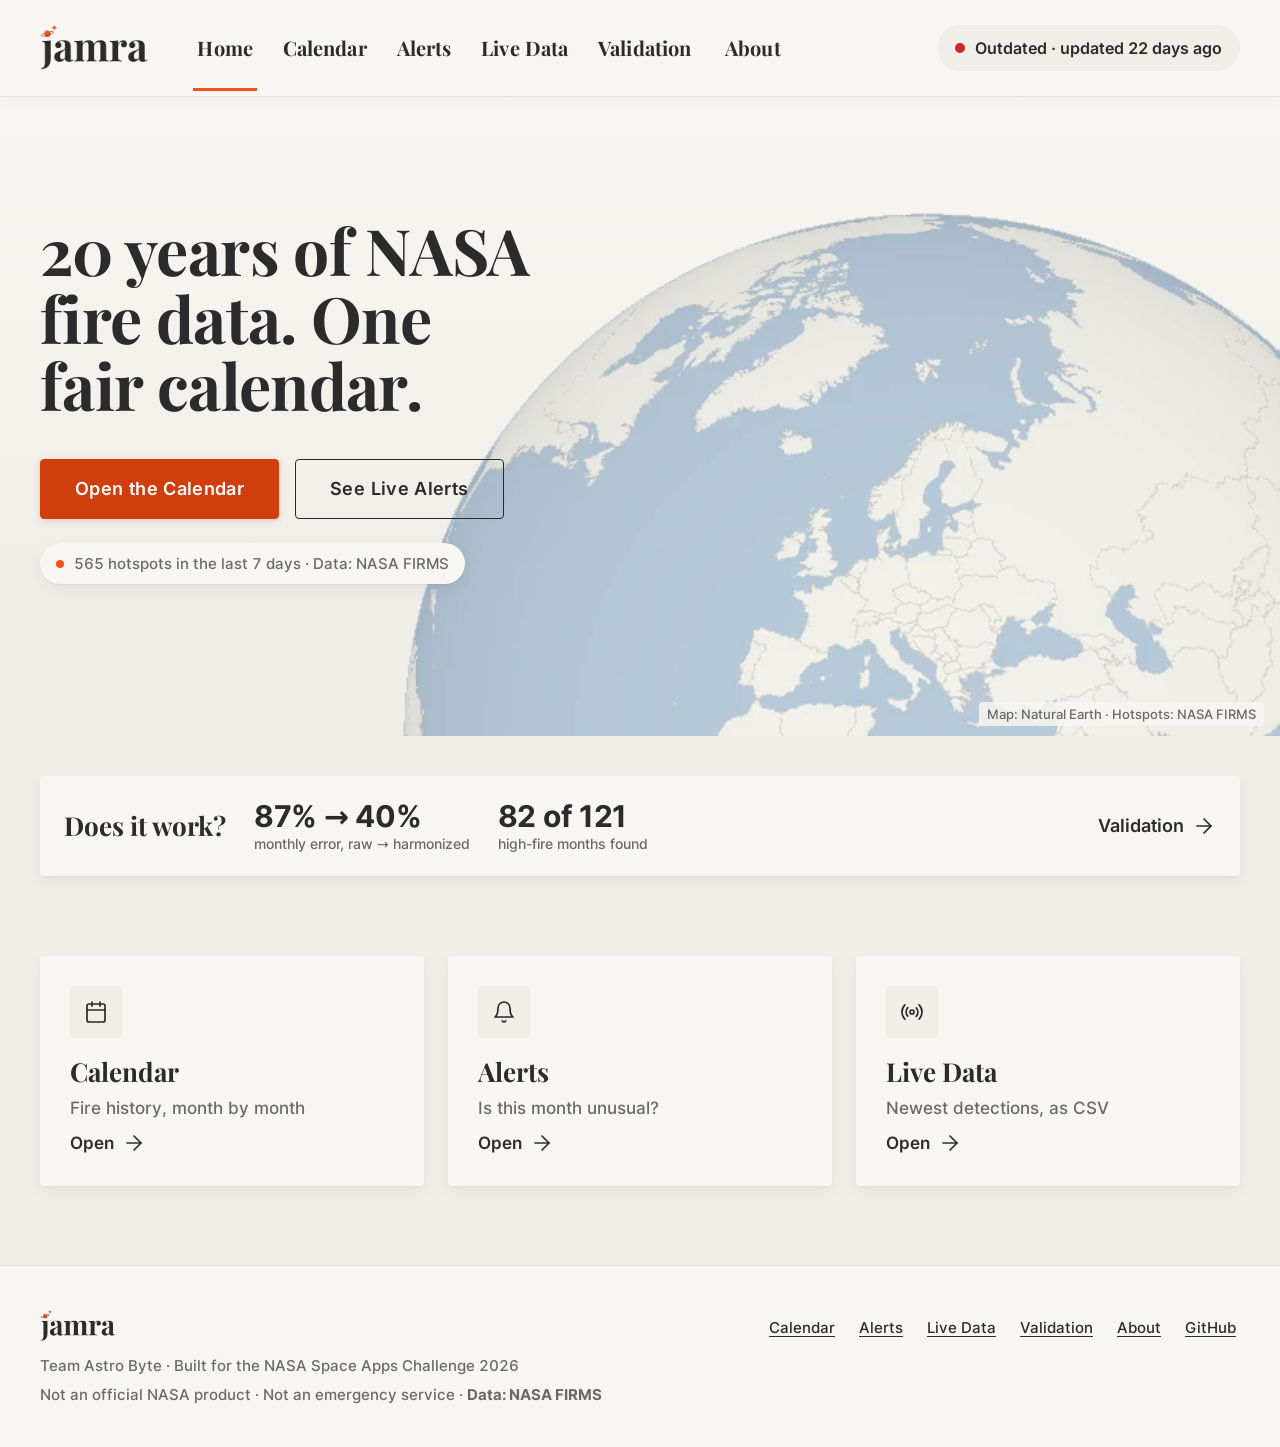
==== commit 14a887a7: "Final requirements: default range through the current year (2026), year range no longer remembered a" ====
--- a/web/public/index.html
+++ b/web/public/index.html
@@ -67,34 +67,13 @@
     <p class="img-credit">Map: Natural Earth · Hotspots: NASA FIRMS</p>
   </section>
 
-  <section id="problem">
-    <div class="wrap">
-      <div class="card">
-        <div class="chart-head">
-          <h2 id="problem-title">VIIRS records <span data-k-global>6.2×</span> as many hotspots as MODIS in the same months</h2>
-        </div>
-        <div class="chart-controls row">
-          <label class="sr" for="hero-area">Area</label>
-          <select id="hero-area" aria-label="Area for the chart"></select>
-          <div class="seg" role="group" aria-label="Record type">
-            <button type="button" class="seg-btn" data-hero="raw" aria-pressed="true">Raw (stitched)</button>
-            <button type="button" class="seg-btn" data-hero="harm" aria-pressed="false">Harmonized</button>
-          </div>
-        </div>
-        <h3 id="hero-title" class="h4">Yearly hotspots</h3>
-        <div id="hero-chart" class="chart" role="img" aria-label="Yearly hotspot chart"></div>
-        <p id="hero-caption" class="caption"></p>
-      </div>
-    </div>
-  </section>
-
   <section id="works">
     <div class="wrap">
       <a class="works card" data-nav href="validation/">
         <span class="works-k">Does it work?</span>
-        <span class="works-n" id="big-err">87% → 40%</span>
-        <span class="works-t" id="big-err-text">Typical monthly error, raw MODIS → harmonized, on test years the model never saw.</span>
-        <span class="go">See the validation <svg class="icon" viewBox="0 0 24 24" aria-hidden="true"><path d="M5 12h14"/><path d="m12 5 7 7-7 7"/></svg></span>
+        <span class="works-num"><b id="big-err">87% → 40%</b><small>monthly error, raw → harmonized</small></span>
+        <span class="works-num"><b id="big-hits">82 of 121</b><small>high-fire months found</small></span>
+        <span class="go">Validation <svg class="icon" viewBox="0 0 24 24" aria-hidden="true"><path d="M5 12h14"/><path d="m12 5 7 7-7 7"/></svg></span>
       </a>
     </div>
   </section>
--- a/web/public/css/app.css
+++ b/web/public/css/app.css
@@ -38,7 +38,7 @@
 h1, h2 { font-family: var(--serif); font-weight: 700; line-height: 1.1; margin: 0 0 .5em; color: var(--ink); letter-spacing: -.01em; }
 h1 { font-size: clamp(2.3rem, 4.8vw, 3.5rem); }
 h2, .h2 { font-size: clamp(1.6rem, 2.6vw, 2.1rem); }
-h3, .h3, h4, .h4 { font-family: var(--font); font-weight: 600; line-height: 1.25; margin: 0 0 .5em; }
+h3, .h3, h4, .h4 { font-family: var(--serif); font-weight: 700; line-height: 1.25; margin: 0 0 .5em; }
 h3, .h3 { font-size: 1.25rem; }
 h4, .h4 { font-size: 1.08rem; }
 p { margin: 0 0 1em; max-width: 65ch; }
@@ -156,17 +156,17 @@
 /* ---------- area picker ---------- */
 .area-head { display: flex; align-items: baseline; justify-content: space-between; gap: 12px; flex-wrap: wrap; margin-bottom: 8px; }
 .area-head h2 { margin: 0; }
-.example-link { font-size: 16px; font-weight: 600; color: var(--ink); text-decoration: underline; text-decoration-color: var(--ink); text-decoration-thickness: 1.5px; text-underline-offset: 5px; display: inline-flex; align-items: center; min-height: 44px; }
+.example-link { font: 700 17px var(--serif); color: var(--ink); text-decoration: underline; text-decoration-color: var(--ink); text-decoration-thickness: 1.5px; text-underline-offset: 5px; display: inline-flex; align-items: center; min-height: 44px; }
 .example-link:hover { text-decoration-thickness: 2.5px; }
 .tabs { display: flex; flex-wrap: wrap; gap: 4px; border-bottom: 1px solid var(--line); margin-bottom: var(--s2); }
 .tabs::-webkit-scrollbar { display: none; }
-.tab { font: 600 16.5px var(--font); border: 0; background: transparent; padding: 14px 16px; cursor: pointer; color: var(--ink2); border-bottom: 3px solid transparent; white-space: nowrap; min-height: 50px; border-radius: var(--r-sm) var(--r-sm) 0 0; }
+.tab { font: 700 18px var(--serif); border: 0; background: transparent; padding: 14px 16px; cursor: pointer; color: var(--ink2); border-bottom: 3px solid transparent; white-space: nowrap; min-height: 50px; border-radius: var(--r-sm) var(--r-sm) 0 0; }
 .tab:hover { background: rgba(255,255,255,.4); color: var(--ink); }
 .tab[aria-selected="true"] { color: var(--ink); border-bottom-color: var(--ink); }
 .chips { display: grid; grid-template-columns: 1fr 1fr; gap: 10px; }
 @media (max-width: 600px) { .chips { grid-template-columns: 1fr; } }
-.chip { position: relative; display: flex; flex-direction: column; align-items: flex-start; gap: 2px; text-align: left; font: 600 17px var(--font); border: 0; background: var(--surface); border-radius: var(--r); padding: 14px 16px 14px 20px; cursor: pointer; color: var(--ink); min-height: 72px; box-shadow: var(--shadow); transition: box-shadow .2s, transform .2s, background .2s; }
-.chip small { font-size: 14px; color: var(--ink2); font-weight: 500; }
+.chip { position: relative; display: flex; flex-direction: column; align-items: flex-start; gap: 2px; text-align: left; font: 700 19px/1.25 var(--serif); border: 0; background: var(--surface); border-radius: var(--r); padding: 14px 16px 14px 20px; cursor: pointer; color: var(--ink); min-height: 72px; box-shadow: var(--shadow); transition: box-shadow .2s, transform .2s, background .2s; }
+.chip small { font: 500 14px/1.4 var(--font); color: var(--ink2); }
 .chip:hover { box-shadow: var(--shadow-up); transform: translateY(-2px); }
 .chip[aria-pressed="true"] { background: #ECE9E2; }
 .chip[aria-pressed="true"]::before { content: ""; position: absolute; left: 6px; top: 12px; bottom: 12px; width: 4px; border-radius: 2px; background: var(--ink); }
@@ -213,7 +213,7 @@
 .range label { display: inline-flex; align-items: center; gap: 8px; }
 .kpi-grid { display: grid; grid-template-columns: repeat(auto-fit, minmax(210px, 1fr)); gap: var(--s2); margin: var(--s2) 0; min-height: 150px; }
 .kpi { background: var(--surface); border-radius: var(--r-lg); box-shadow: var(--shadow); padding: 20px; min-height: 140px; }
-.kpi .k { color: var(--ink2); font-size: 15px; font-weight: 600; }
+.kpi .k { color: var(--ink); font: 700 17px/1.3 var(--serif); }
 .kpi .v { font: 600 30px/1.2 var(--font); margin: 8px 0 6px; color: var(--ink); letter-spacing: -.01em; }
 .kpi .d { color: var(--ink2); font-size: 15px; }
 .lvl { display: inline-block; padding: 3px 10px; border-radius: var(--r-sm); font-weight: 600; font-size: 15px; font-family: var(--font); vertical-align: middle; }
@@ -382,8 +382,26 @@
 .form input[aria-invalid="true"] { border-color: #C23A10; box-shadow: 0 0 0 2px rgba(194,58,16,.25); }
 
 /* Validation: reserved space while tables and charts are drawn (no layout shift) */
-#split-text { min-height: 250px; } #test-kpis, #val-kpis, #unc-kpis { min-height: 160px; }
+#split-text { min-height: 0; } #test-kpis, #val-kpis, #unc-kpis { min-height: 160px; }
 #conf-country { min-height: 170px; } #small-table { min-height: 300px; } #preset-table { min-height: 520px; }
 #err-bars { min-height: 240px; } #scatter { min-height: 330px; } #drift { min-height: 260px; } #struggle { min-height: 470px; } #why-table { min-height: 430px; }
 @media (max-width: 900px) { #test-kpis, #val-kpis, #unc-kpis { min-height: 640px; } #val-kpis { min-height: 760px; } #small-table { min-height: 320px; } #err-bars { min-height: 260px; } }
 #problem-chart-space { min-height: 300px; }
+
+/* Home: the small "Does it work?" strip with two key numbers */
+.works { grid-template-columns: auto auto auto 1fr; }
+.works .go { justify-self: end; }
+.works-num { display: flex; flex-direction: column; gap: 2px; }
+.works-num b { font: 700 30px/1.1 var(--font); letter-spacing: -.01em; white-space: nowrap; }
+.works-num small { font: 500 14px var(--font); color: var(--ink2); }
+@media (max-width: 800px) { .works { grid-template-columns: 1fr 1fr; } .works-k, .works .go { grid-column: 1 / -1; justify-self: start; } }
+
+/* drawn area outside the harmonized countries: no empty or wrong calendar */
+body.outside-coverage #yearly, body.outside-coverage #kpis, body.outside-coverage #calendar { display: none; }
+
+/* reserved space for the key numbers */
+#test-kpis { min-height: 330px; } #about-val { min-height: 160px; }
+@media (max-width: 900px) { #test-kpis { min-height: 980px; } #about-val { min-height: 660px; } }
+
+#test-kpis { grid-template-columns: repeat(3, 1fr); min-height: 300px; }
+@media (max-width: 800px) { #test-kpis { grid-template-columns: 1fr; min-height: 980px; } }
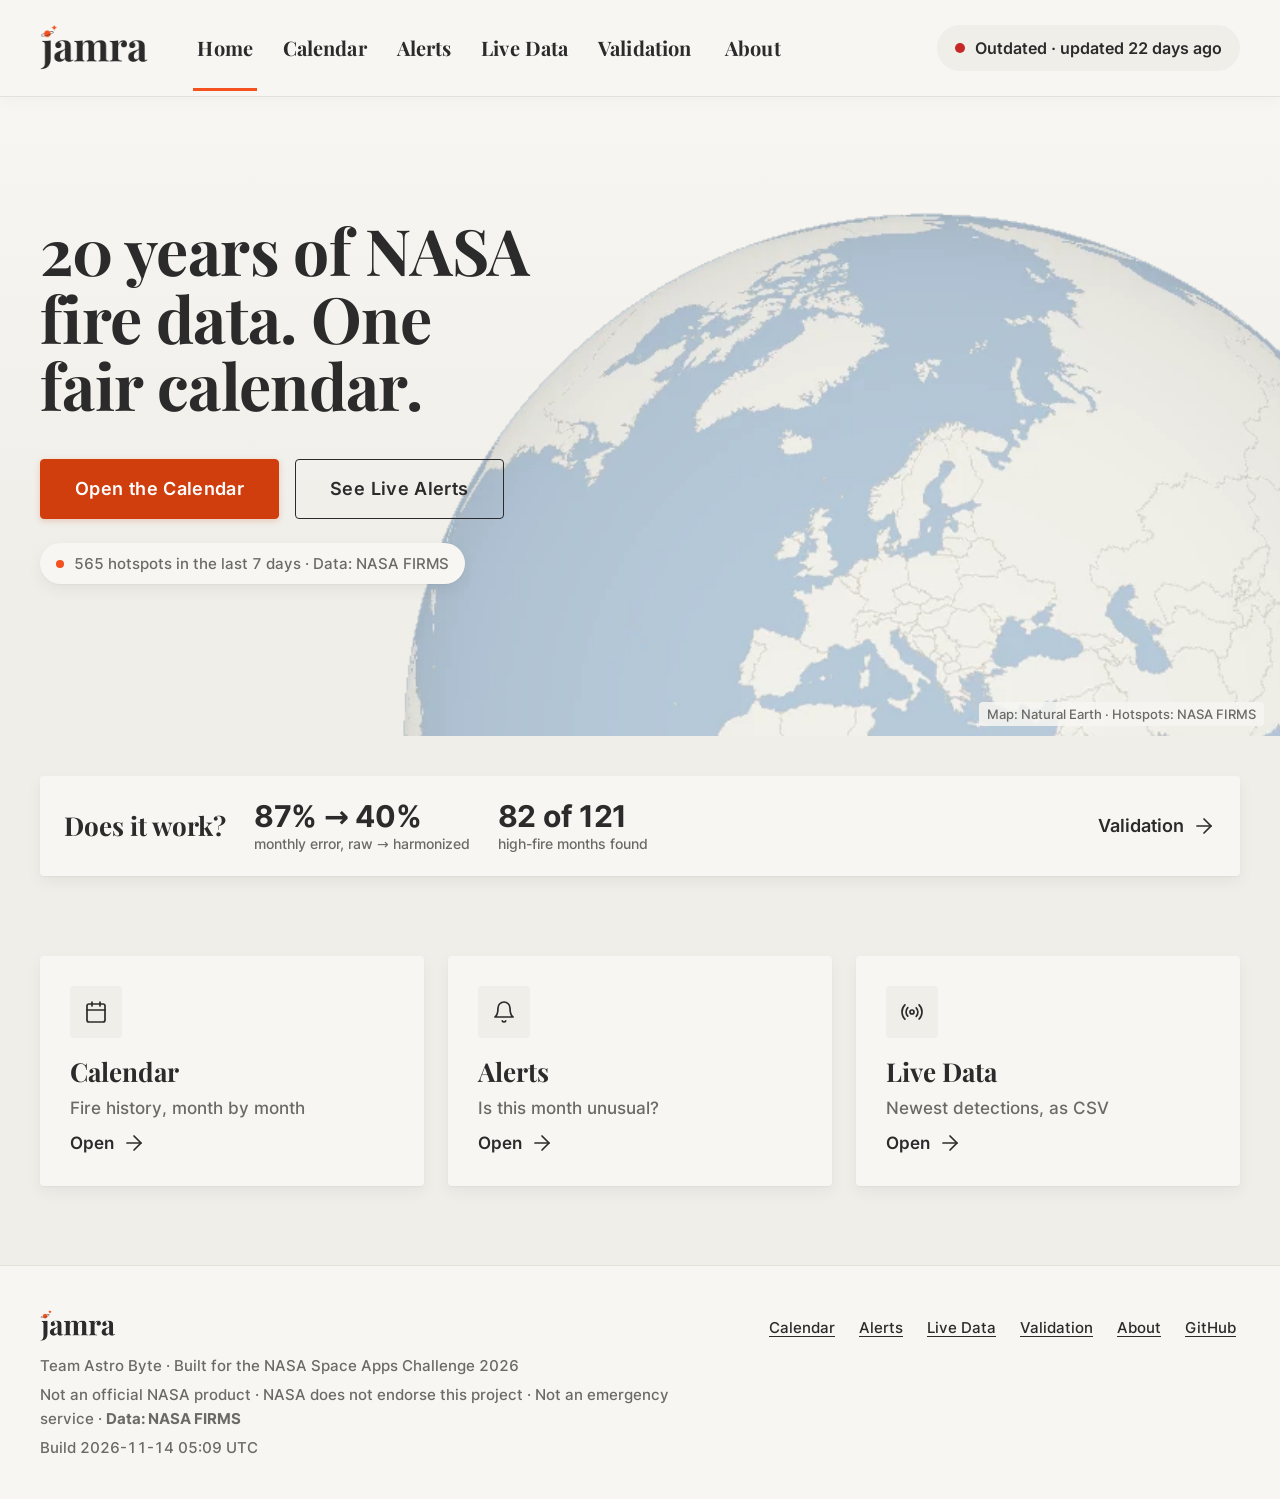
==== commit 558a2191: "Restore every Validation chart and table removed by mistake (high-activity months, small regions and" ====
--- a/web/public/index.html
+++ b/web/public/index.html
@@ -27,7 +27,8 @@
 <link rel="icon" href="icons/favicon-32.png" sizes="32x32" type="image/png">
 <link rel="icon" href="icons/favicon-16.png" sizes="16x16" type="image/png">
 <link rel="apple-touch-icon" href="icons/apple-touch-icon.png">
-<link rel="stylesheet" href="css/app.css">
+<link rel="stylesheet" href="css/app.css?v=202611140509">
+<script type="importmap">{"imports":{"js/app.js":"js/app.js?v=202611140509","js/calendar.js":"js/calendar.js?v=202611140509","js/charts.js":"js/charts.js?v=202611140509","js/colors.js":"js/colors.js?v=202611140509","js/data.js":"js/data.js?v=202611140509","js/globe3d.js":"js/globe3d.js?v=202611140509","js/live.js":"js/live.js?v=202611140509","js/map.js":"js/map.js?v=202611140509","js/pages.js":"js/pages.js?v=202611140509","js/stats.js":"js/stats.js?v=202611140509","js/summary.js":"js/summary.js?v=202611140509","js/util.js":"js/util.js?v=202611140509"}}</script>
 <!-- Generated by scripts/build_pages.py. Code written with the help of an AI coding assistant (Claude Code by Anthropic). -->
 </head>
 <body data-page="home">
@@ -93,7 +94,8 @@
     <div>
       <a class="brand" href="" data-nav aria-label="jamra home"><img src="icons/wordmark-dark.png" width="78" height="32" alt="jamra" loading="lazy"></a>
       <p>Team Astro Byte · Built for the NASA Space Apps Challenge 2026</p>
-      <p>Not an official NASA product · Not an emergency service · <b>Data: NASA FIRMS</b></p>
+      <p>Not an official NASA product · NASA does not endorse this project · Not an emergency service · <b>Data: NASA FIRMS</b></p>
+      <p class="build">Build 2026-11-14 05:09 UTC</p>
     </div>
     <ul>
       <li><a href="calendar/" data-nav>Calendar</a></li><li><a href="alerts/" data-nav>Alerts</a></li><li><a href="live/" data-nav>Live Data</a></li>
@@ -101,6 +103,6 @@
     </ul>
   </div>
 </footer>
-<script type="module" src="js/app.js"></script>
+<script type="module" src="js/app.js?v=202611140509"></script>
 </body>
 </html>
--- a/web/public/css/app.css
+++ b/web/public/css/app.css
@@ -405,3 +405,6 @@
 
 #test-kpis { grid-template-columns: repeat(3, 1fr); min-height: 300px; }
 @media (max-width: 800px) { #test-kpis { grid-template-columns: 1fr; min-height: 980px; } }
+
+/* Validation tables: wrap long headers so every column fits its card */
+#conf-country .table th, #conf-country .table td, #small-table .table th, #small-table .table td { white-space: normal; padding: 10px 10px; }
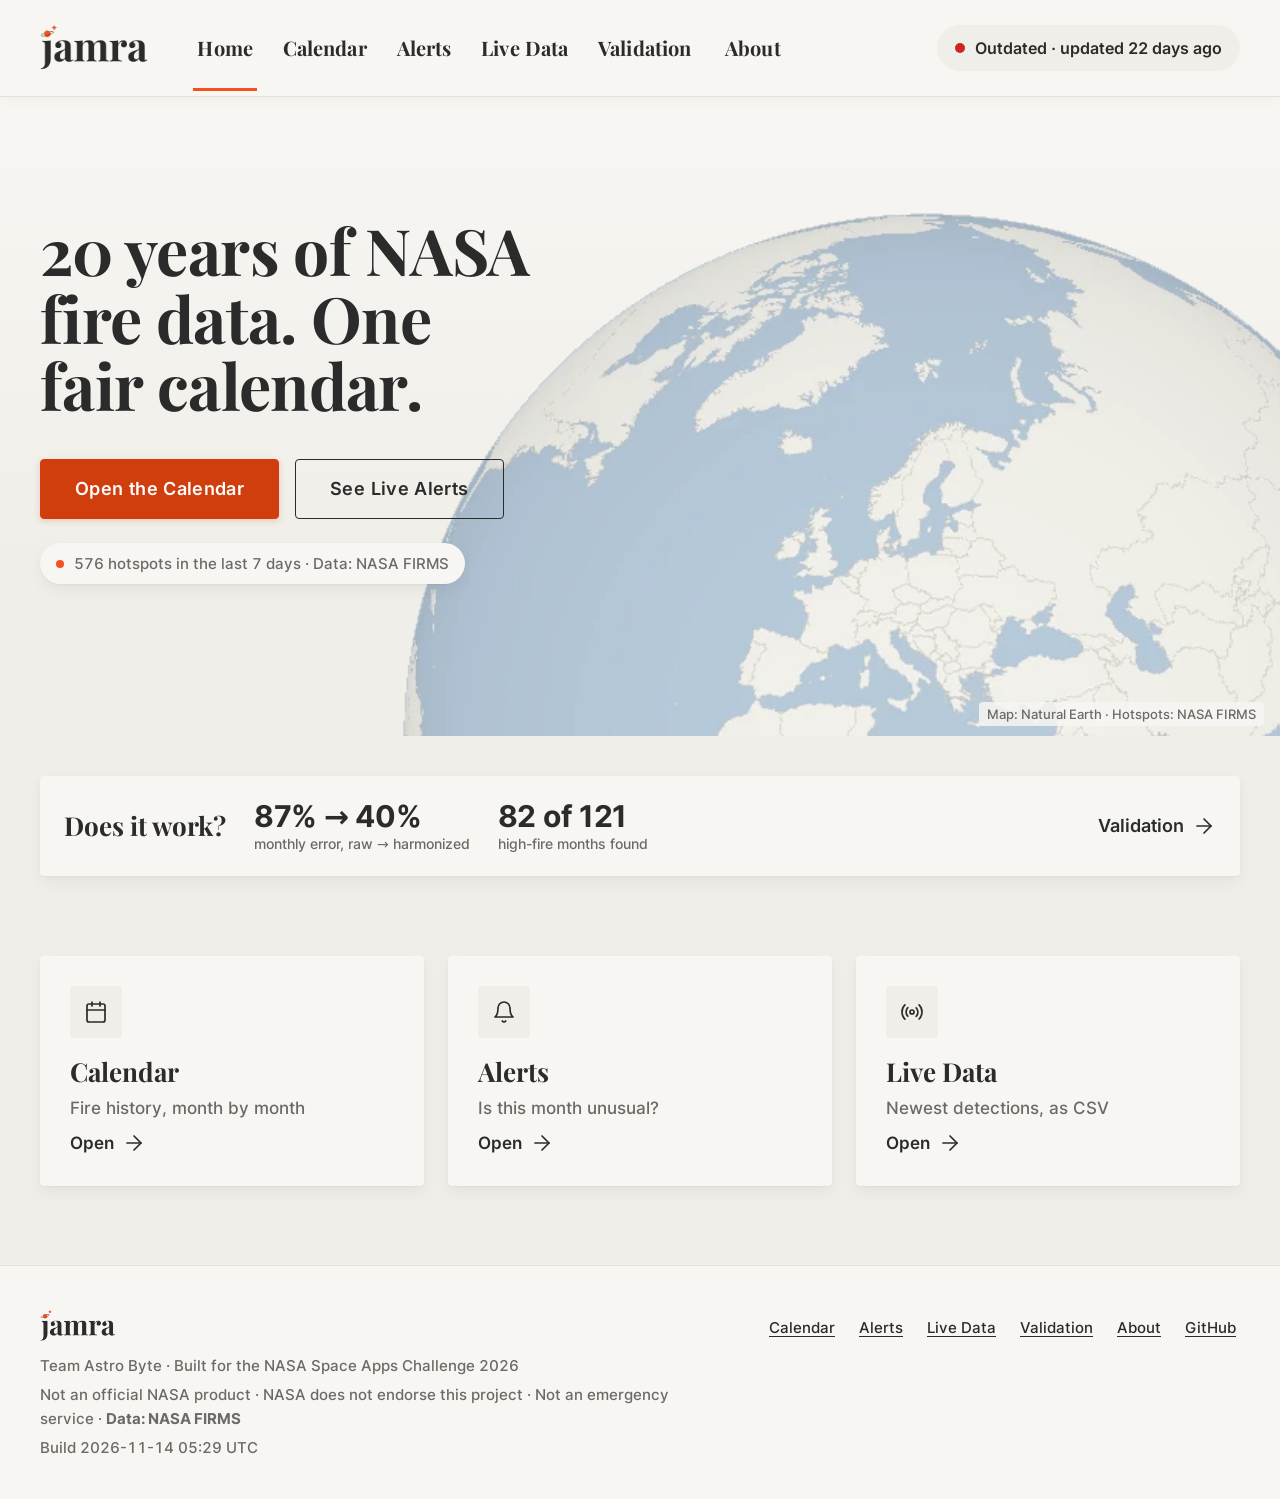
==== commit 3aeb0522: "Validation page fast on phones: heavy charts (scatter, error by method, ratio stability) draw when s" ====
--- a/web/public/index.html
+++ b/web/public/index.html
@@ -27,8 +27,8 @@
 <link rel="icon" href="icons/favicon-32.png" sizes="32x32" type="image/png">
 <link rel="icon" href="icons/favicon-16.png" sizes="16x16" type="image/png">
 <link rel="apple-touch-icon" href="icons/apple-touch-icon.png">
-<link rel="stylesheet" href="css/app.css?v=202611140509">
-<script type="importmap">{"imports":{"js/app.js":"js/app.js?v=202611140509","js/calendar.js":"js/calendar.js?v=202611140509","js/charts.js":"js/charts.js?v=202611140509","js/colors.js":"js/colors.js?v=202611140509","js/data.js":"js/data.js?v=202611140509","js/globe3d.js":"js/globe3d.js?v=202611140509","js/live.js":"js/live.js?v=202611140509","js/map.js":"js/map.js?v=202611140509","js/pages.js":"js/pages.js?v=202611140509","js/stats.js":"js/stats.js?v=202611140509","js/summary.js":"js/summary.js?v=202611140509","js/util.js":"js/util.js?v=202611140509"}}</script>
+<link rel="stylesheet" href="css/app.css?v=202611140529">
+<script type="importmap">{"imports":{"js/app.js":"js/app.js?v=202611140529","js/calendar.js":"js/calendar.js?v=202611140529","js/charts.js":"js/charts.js?v=202611140529","js/colors.js":"js/colors.js?v=202611140529","js/data.js":"js/data.js?v=202611140529","js/globe3d.js":"js/globe3d.js?v=202611140529","js/live.js":"js/live.js?v=202611140529","js/map.js":"js/map.js?v=202611140529","js/pages.js":"js/pages.js?v=202611140529","js/stats.js":"js/stats.js?v=202611140529","js/summary.js":"js/summary.js?v=202611140529","js/util.js":"js/util.js?v=202611140529"}}</script>
 <!-- Generated by scripts/build_pages.py. Code written with the help of an AI coding assistant (Claude Code by Anthropic). -->
 </head>
 <body data-page="home">
@@ -95,7 +95,7 @@
       <a class="brand" href="" data-nav aria-label="jamra home"><img src="icons/wordmark-dark.png" width="78" height="32" alt="jamra" loading="lazy"></a>
       <p>Team Astro Byte · Built for the NASA Space Apps Challenge 2026</p>
       <p>Not an official NASA product · NASA does not endorse this project · Not an emergency service · <b>Data: NASA FIRMS</b></p>
-      <p class="build">Build 2026-11-14 05:09 UTC</p>
+      <p class="build">Build 2026-11-14 05:29 UTC</p>
     </div>
     <ul>
       <li><a href="calendar/" data-nav>Calendar</a></li><li><a href="alerts/" data-nav>Alerts</a></li><li><a href="live/" data-nav>Live Data</a></li>
@@ -103,6 +103,6 @@
     </ul>
   </div>
 </footer>
-<script type="module" src="js/app.js?v=202611140509"></script>
+<script type="module" src="js/app.js?v=202611140529"></script>
 </body>
 </html>
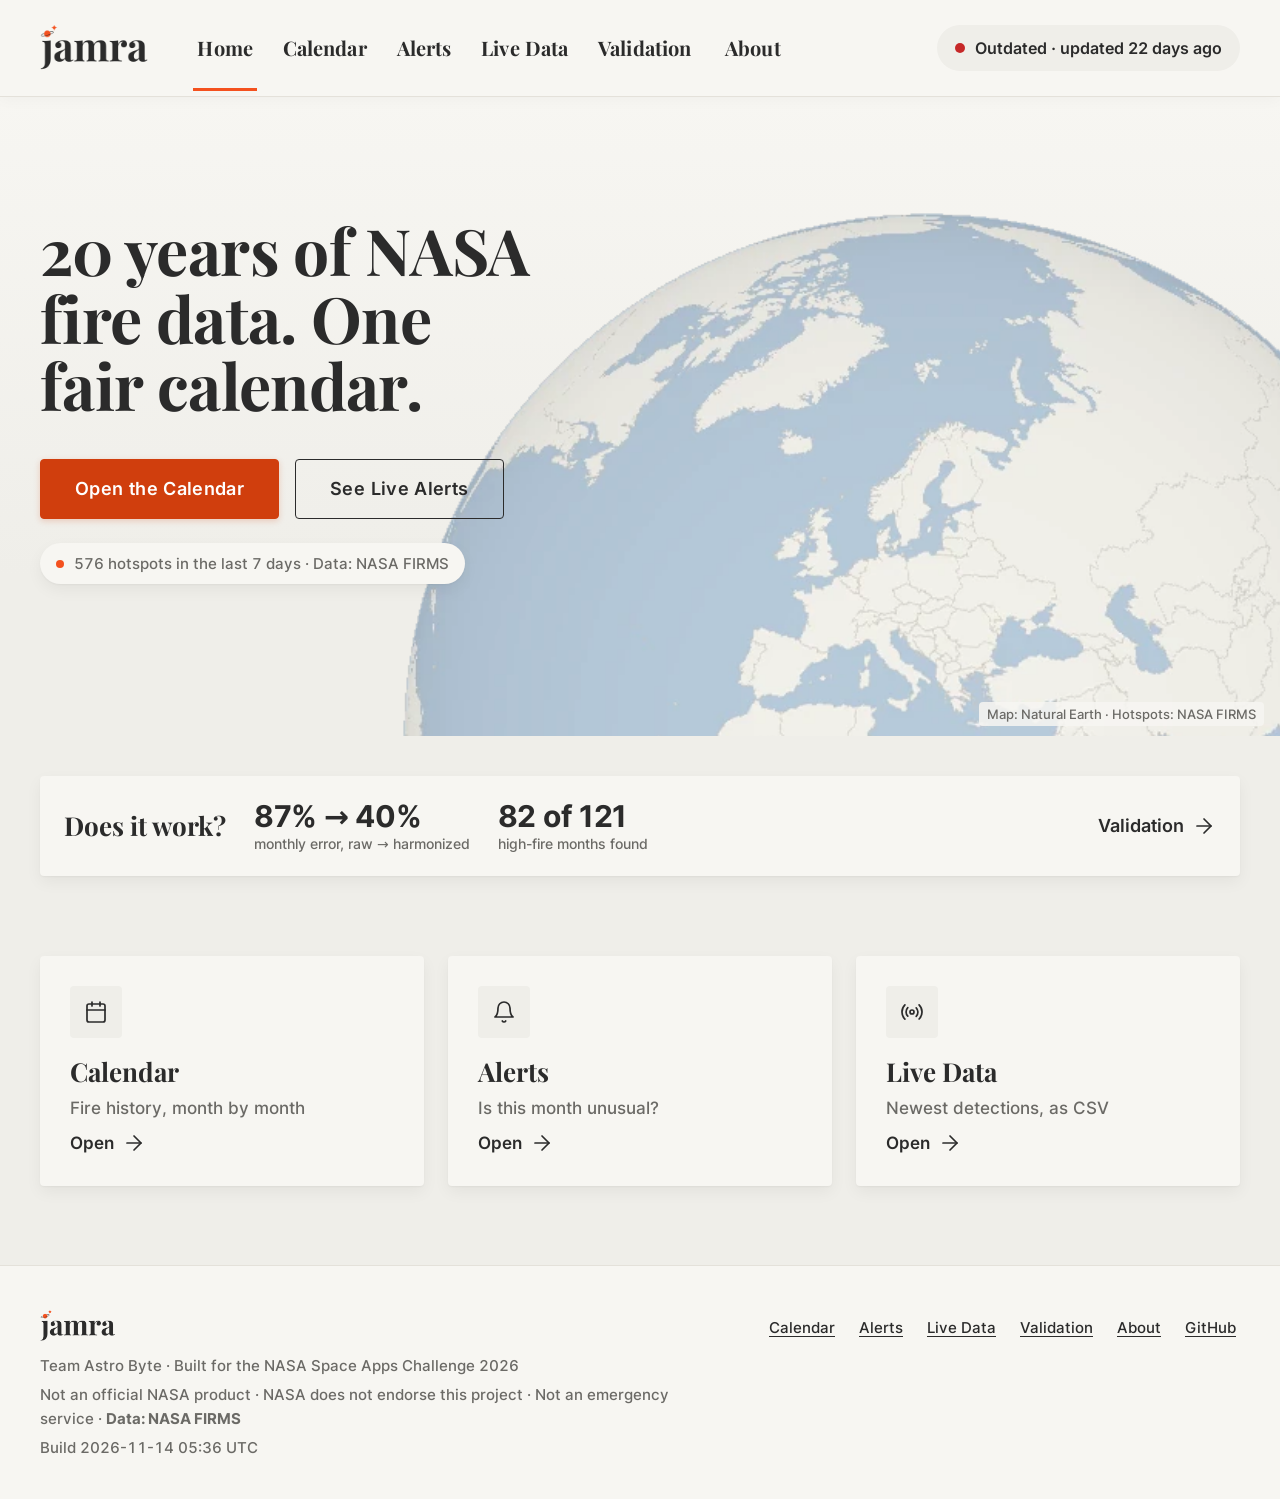
==== commit 92a0949f: "Credit: Ahmed Etkaidek first, lead developer & designer; SI/AI disclosure wording (About, README, gu" ====
--- a/web/public/index.html
+++ b/web/public/index.html
@@ -27,8 +27,8 @@
 <link rel="icon" href="icons/favicon-32.png" sizes="32x32" type="image/png">
 <link rel="icon" href="icons/favicon-16.png" sizes="16x16" type="image/png">
 <link rel="apple-touch-icon" href="icons/apple-touch-icon.png">
-<link rel="stylesheet" href="css/app.css?v=202611140529">
-<script type="importmap">{"imports":{"js/app.js":"js/app.js?v=202611140529","js/calendar.js":"js/calendar.js?v=202611140529","js/charts.js":"js/charts.js?v=202611140529","js/colors.js":"js/colors.js?v=202611140529","js/data.js":"js/data.js?v=202611140529","js/globe3d.js":"js/globe3d.js?v=202611140529","js/live.js":"js/live.js?v=202611140529","js/map.js":"js/map.js?v=202611140529","js/pages.js":"js/pages.js?v=202611140529","js/stats.js":"js/stats.js?v=202611140529","js/summary.js":"js/summary.js?v=202611140529","js/util.js":"js/util.js?v=202611140529"}}</script>
+<link rel="stylesheet" href="css/app.css?v=202611140536">
+<script type="importmap">{"imports":{"js/app.js":"js/app.js?v=202611140536","js/calendar.js":"js/calendar.js?v=202611140536","js/charts.js":"js/charts.js?v=202611140536","js/colors.js":"js/colors.js?v=202611140536","js/data.js":"js/data.js?v=202611140536","js/globe3d.js":"js/globe3d.js?v=202611140536","js/live.js":"js/live.js?v=202611140536","js/map.js":"js/map.js?v=202611140536","js/pages.js":"js/pages.js?v=202611140536","js/stats.js":"js/stats.js?v=202611140536","js/summary.js":"js/summary.js?v=202611140536","js/util.js":"js/util.js?v=202611140536"}}</script>
 <!-- Generated by scripts/build_pages.py. Code written with the help of an AI coding assistant (Claude Code by Anthropic). -->
 </head>
 <body data-page="home">
@@ -95,7 +95,7 @@
       <a class="brand" href="" data-nav aria-label="jamra home"><img src="icons/wordmark-dark.png" width="78" height="32" alt="jamra" loading="lazy"></a>
       <p>Team Astro Byte · Built for the NASA Space Apps Challenge 2026</p>
       <p>Not an official NASA product · NASA does not endorse this project · Not an emergency service · <b>Data: NASA FIRMS</b></p>
-      <p class="build">Build 2026-11-14 05:29 UTC</p>
+      <p class="build">Build 2026-11-14 05:36 UTC</p>
     </div>
     <ul>
       <li><a href="calendar/" data-nav>Calendar</a></li><li><a href="alerts/" data-nav>Alerts</a></li><li><a href="live/" data-nav>Live Data</a></li>
@@ -103,6 +103,6 @@
     </ul>
   </div>
 </footer>
-<script type="module" src="js/app.js?v=202611140529"></script>
+<script type="module" src="js/app.js?v=202611140536"></script>
 </body>
 </html>
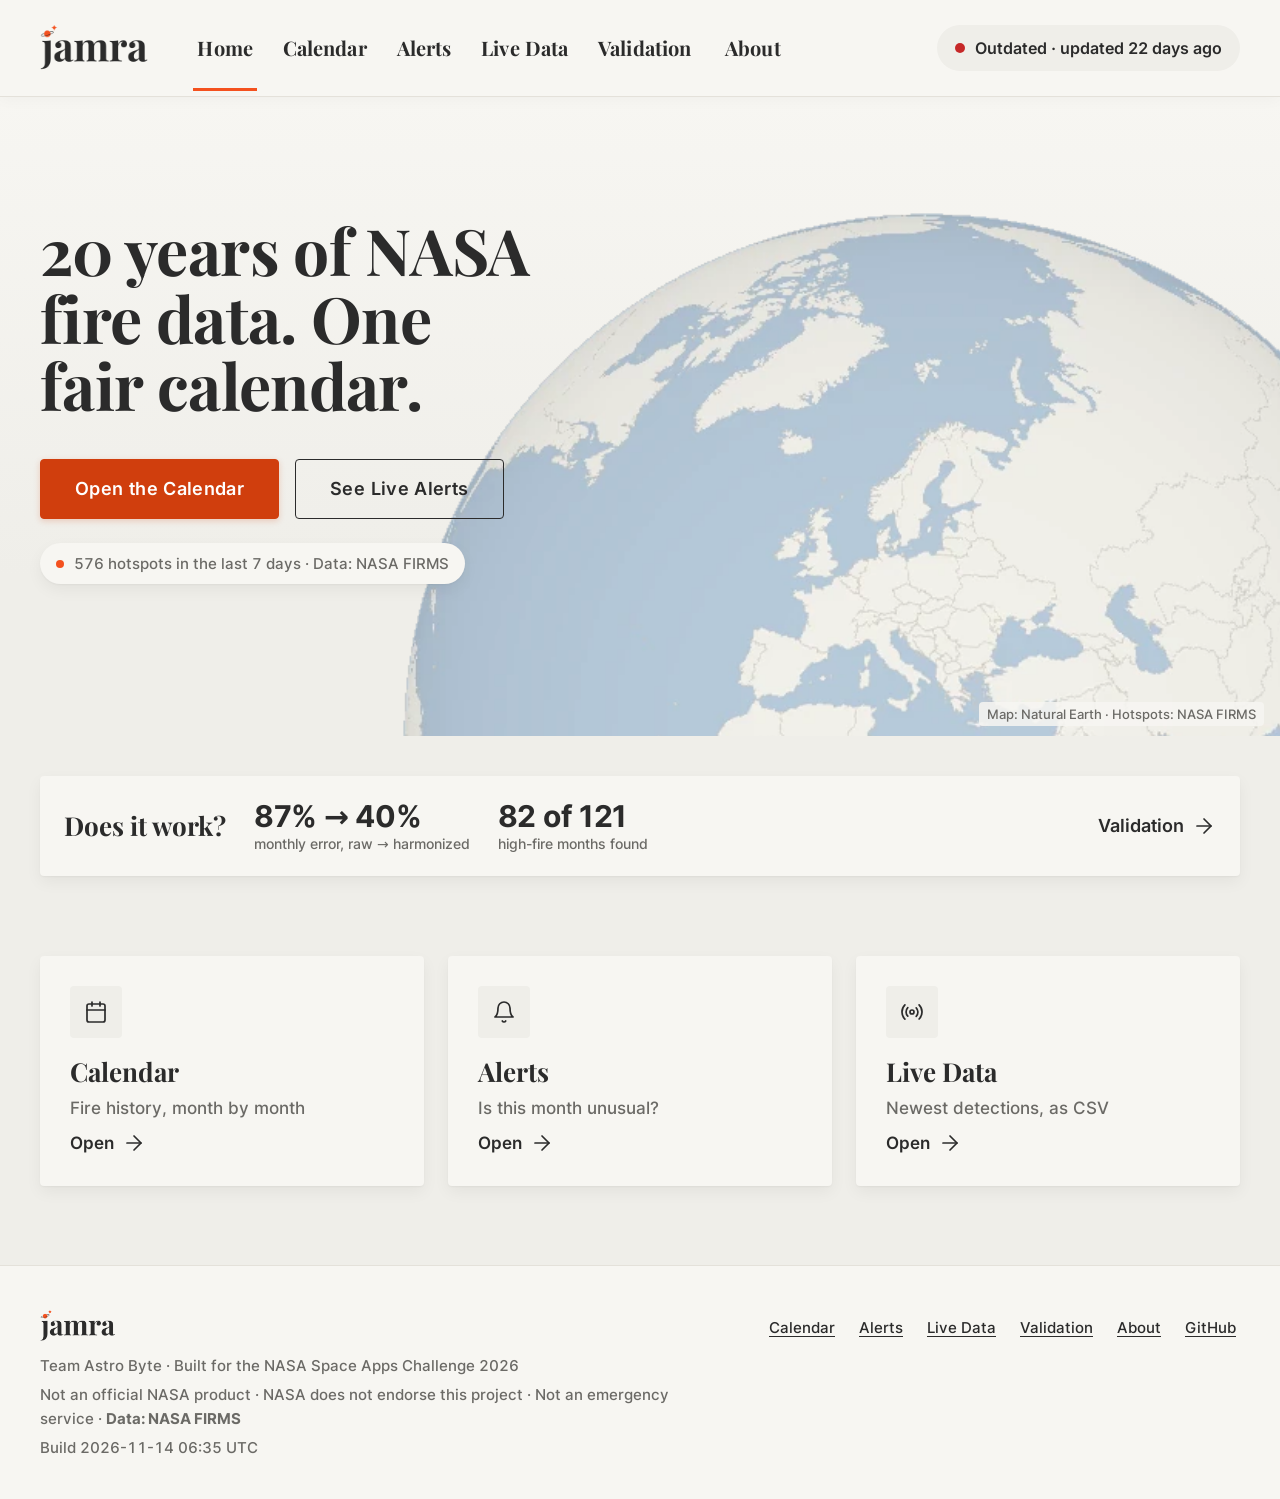
==== commit fefd88a6: "Accuracy: fire season trend on VIIRS years only (2012 onward, never across the sensor switch; 'no cl" ====
--- a/web/public/index.html
+++ b/web/public/index.html
@@ -27,8 +27,8 @@
 <link rel="icon" href="icons/favicon-32.png" sizes="32x32" type="image/png">
 <link rel="icon" href="icons/favicon-16.png" sizes="16x16" type="image/png">
 <link rel="apple-touch-icon" href="icons/apple-touch-icon.png">
-<link rel="stylesheet" href="css/app.css?v=202611140536">
-<script type="importmap">{"imports":{"js/app.js":"js/app.js?v=202611140536","js/calendar.js":"js/calendar.js?v=202611140536","js/charts.js":"js/charts.js?v=202611140536","js/colors.js":"js/colors.js?v=202611140536","js/data.js":"js/data.js?v=202611140536","js/globe3d.js":"js/globe3d.js?v=202611140536","js/live.js":"js/live.js?v=202611140536","js/map.js":"js/map.js?v=202611140536","js/pages.js":"js/pages.js?v=202611140536","js/stats.js":"js/stats.js?v=202611140536","js/summary.js":"js/summary.js?v=202611140536","js/util.js":"js/util.js?v=202611140536"}}</script>
+<link rel="stylesheet" href="css/app.css?v=202611140635">
+<script type="importmap">{"imports":{"js/app.js":"js/app.js?v=202611140635","js/calendar.js":"js/calendar.js?v=202611140635","js/charts.js":"js/charts.js?v=202611140635","js/colors.js":"js/colors.js?v=202611140635","js/data.js":"js/data.js?v=202611140635","js/globe3d.js":"js/globe3d.js?v=202611140635","js/live.js":"js/live.js?v=202611140635","js/map.js":"js/map.js?v=202611140635","js/pages.js":"js/pages.js?v=202611140635","js/stats.js":"js/stats.js?v=202611140635","js/summary.js":"js/summary.js?v=202611140635","js/util.js":"js/util.js?v=202611140635"}}</script>
 <!-- Generated by scripts/build_pages.py. Code written with the help of an AI coding assistant (Claude Code by Anthropic). -->
 </head>
 <body data-page="home">
@@ -95,7 +95,7 @@
       <a class="brand" href="" data-nav aria-label="jamra home"><img src="icons/wordmark-dark.png" width="78" height="32" alt="jamra" loading="lazy"></a>
       <p>Team Astro Byte · Built for the NASA Space Apps Challenge 2026</p>
       <p>Not an official NASA product · NASA does not endorse this project · Not an emergency service · <b>Data: NASA FIRMS</b></p>
-      <p class="build">Build 2026-11-14 05:36 UTC</p>
+      <p class="build">Build 2026-11-14 06:35 UTC</p>
     </div>
     <ul>
       <li><a href="calendar/" data-nav>Calendar</a></li><li><a href="alerts/" data-nav>Alerts</a></li><li><a href="live/" data-nav>Live Data</a></li>
@@ -103,6 +103,6 @@
     </ul>
   </div>
 </footer>
-<script type="module" src="js/app.js?v=202611140536"></script>
+<script type="module" src="js/app.js?v=202611140635"></script>
 </body>
 </html>
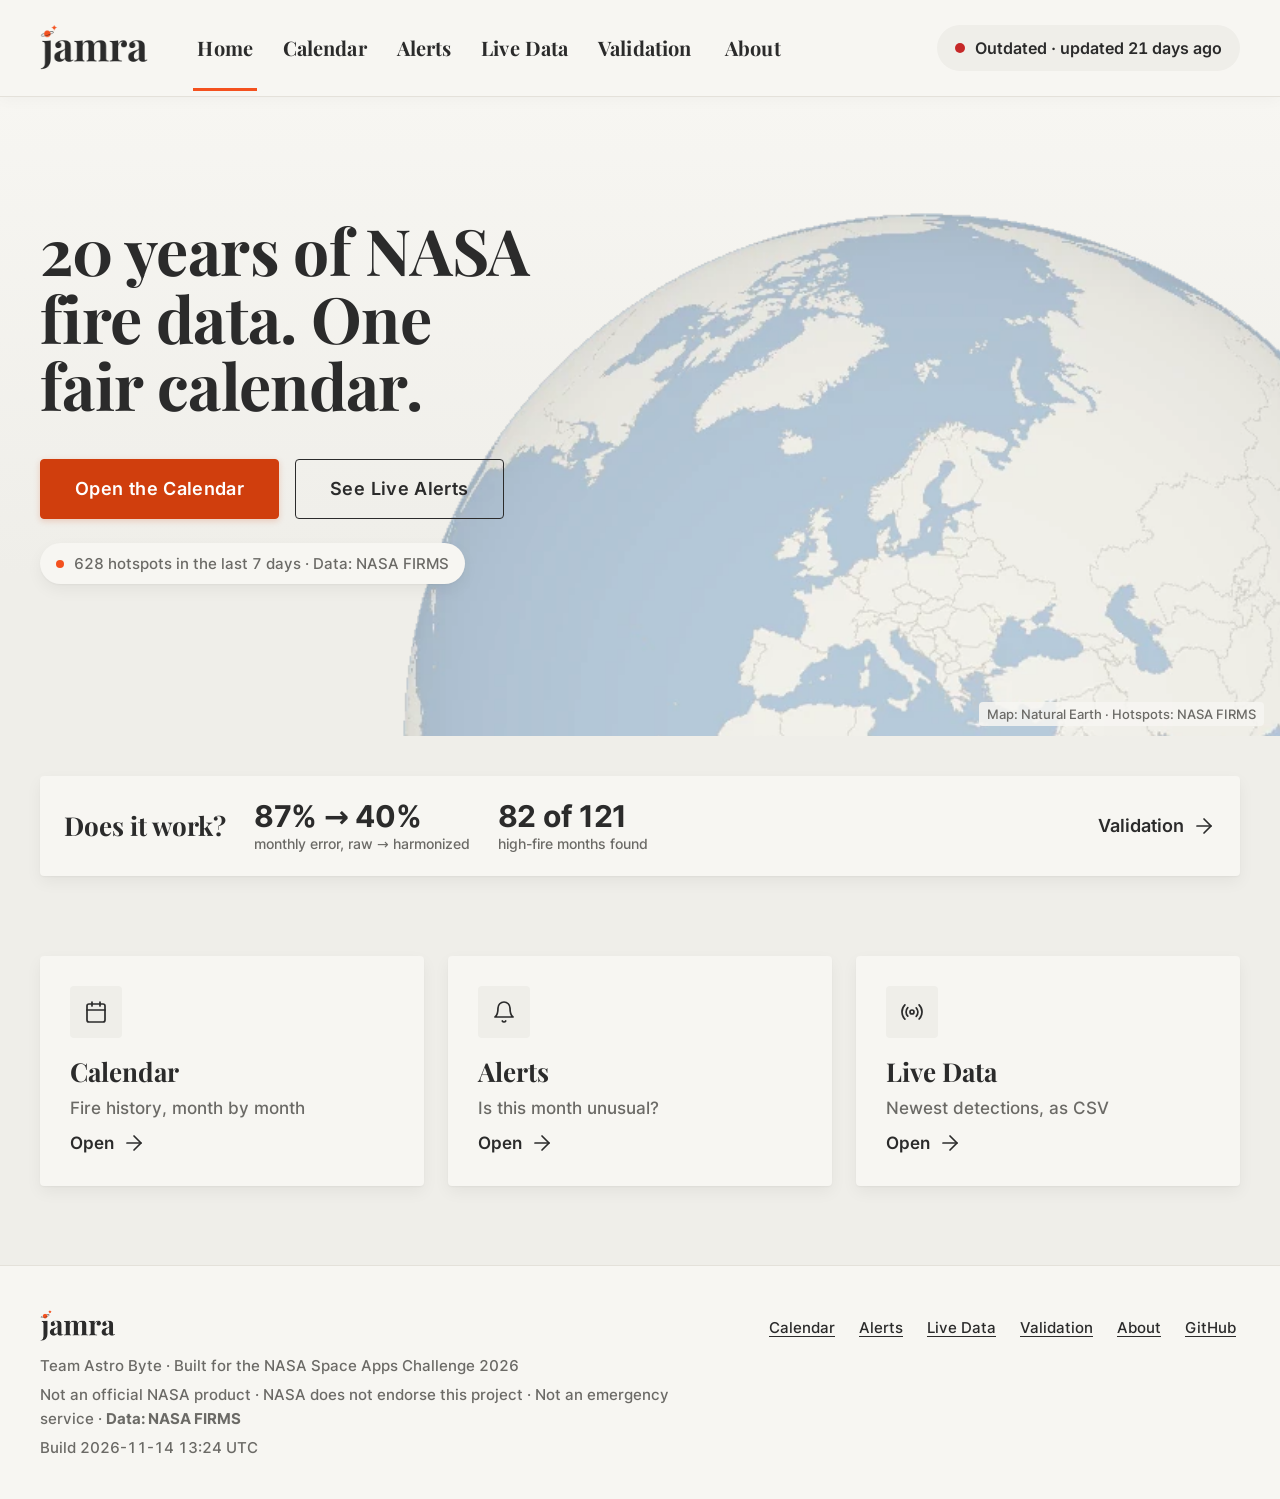
==== commit 981b9bd4: "Team roles on About, README and Arabic guide (Ahmed Etkaidek unchanged and first) Co-Authored-By: Cl" ====
--- a/web/public/index.html
+++ b/web/public/index.html
@@ -27,8 +27,8 @@
 <link rel="icon" href="icons/favicon-32.png" sizes="32x32" type="image/png">
 <link rel="icon" href="icons/favicon-16.png" sizes="16x16" type="image/png">
 <link rel="apple-touch-icon" href="icons/apple-touch-icon.png">
-<link rel="stylesheet" href="css/app.css?v=202611140635">
-<script type="importmap">{"imports":{"js/app.js":"js/app.js?v=202611140635","js/calendar.js":"js/calendar.js?v=202611140635","js/charts.js":"js/charts.js?v=202611140635","js/colors.js":"js/colors.js?v=202611140635","js/data.js":"js/data.js?v=202611140635","js/globe3d.js":"js/globe3d.js?v=202611140635","js/live.js":"js/live.js?v=202611140635","js/map.js":"js/map.js?v=202611140635","js/pages.js":"js/pages.js?v=202611140635","js/stats.js":"js/stats.js?v=202611140635","js/summary.js":"js/summary.js?v=202611140635","js/util.js":"js/util.js?v=202611140635"}}</script>
+<link rel="stylesheet" href="css/app.css?v=202611141324">
+<script type="importmap">{"imports":{"js/app.js":"js/app.js?v=202611141324","js/calendar.js":"js/calendar.js?v=202611141324","js/charts.js":"js/charts.js?v=202611141324","js/colors.js":"js/colors.js?v=202611141324","js/data.js":"js/data.js?v=202611141324","js/globe3d.js":"js/globe3d.js?v=202611141324","js/live.js":"js/live.js?v=202611141324","js/map.js":"js/map.js?v=202611141324","js/pages.js":"js/pages.js?v=202611141324","js/stats.js":"js/stats.js?v=202611141324","js/summary.js":"js/summary.js?v=202611141324","js/util.js":"js/util.js?v=202611141324"}}</script>
 <!-- Generated by scripts/build_pages.py. Code written with the help of an AI coding assistant (Claude Code by Anthropic). -->
 </head>
 <body data-page="home">
@@ -95,7 +95,7 @@
       <a class="brand" href="" data-nav aria-label="jamra home"><img src="icons/wordmark-dark.png" width="78" height="32" alt="jamra" loading="lazy"></a>
       <p>Team Astro Byte · Built for the NASA Space Apps Challenge 2026</p>
       <p>Not an official NASA product · NASA does not endorse this project · Not an emergency service · <b>Data: NASA FIRMS</b></p>
-      <p class="build">Build 2026-11-14 06:35 UTC</p>
+      <p class="build">Build 2026-11-14 13:24 UTC</p>
     </div>
     <ul>
       <li><a href="calendar/" data-nav>Calendar</a></li><li><a href="alerts/" data-nav>Alerts</a></li><li><a href="live/" data-nav>Live Data</a></li>
@@ -103,6 +103,6 @@
     </ul>
   </div>
 </footer>
-<script type="module" src="js/app.js?v=202611140635"></script>
+<script type="module" src="js/app.js?v=202611141324"></script>
 </body>
 </html>
